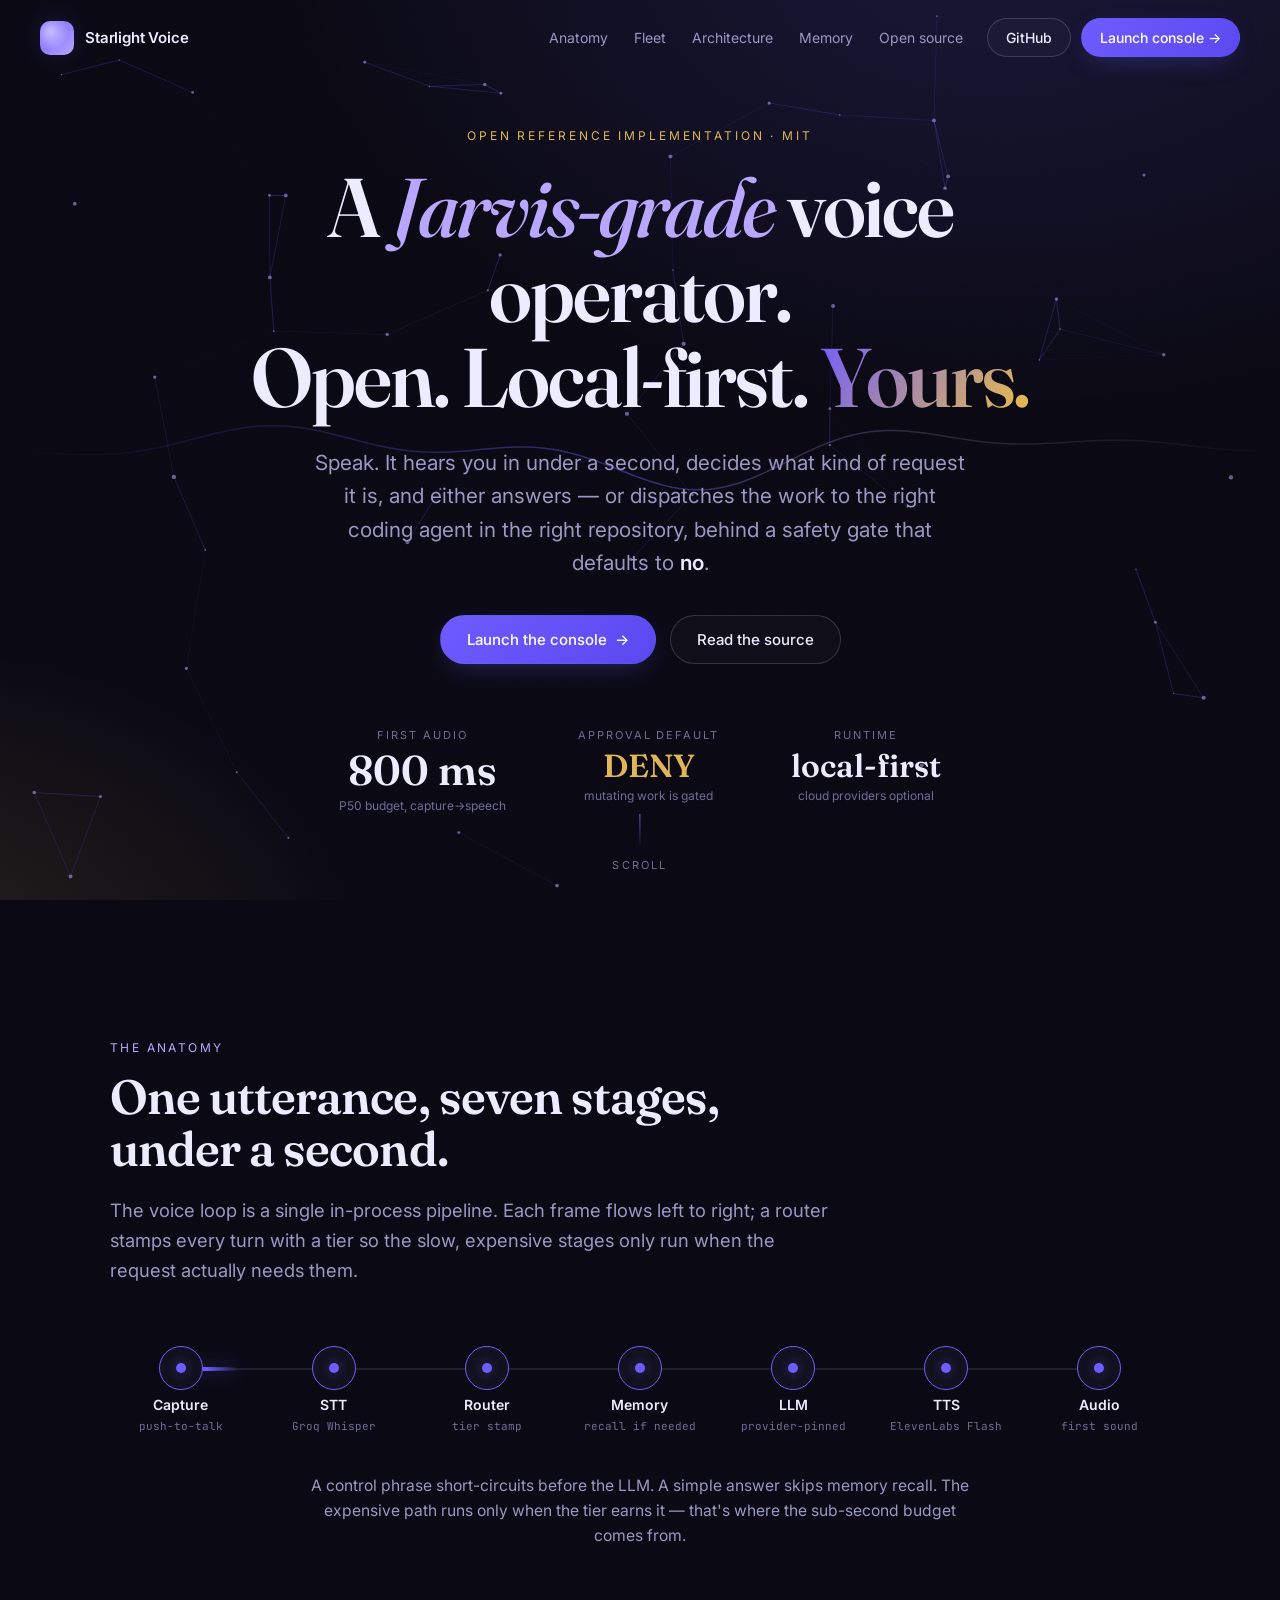
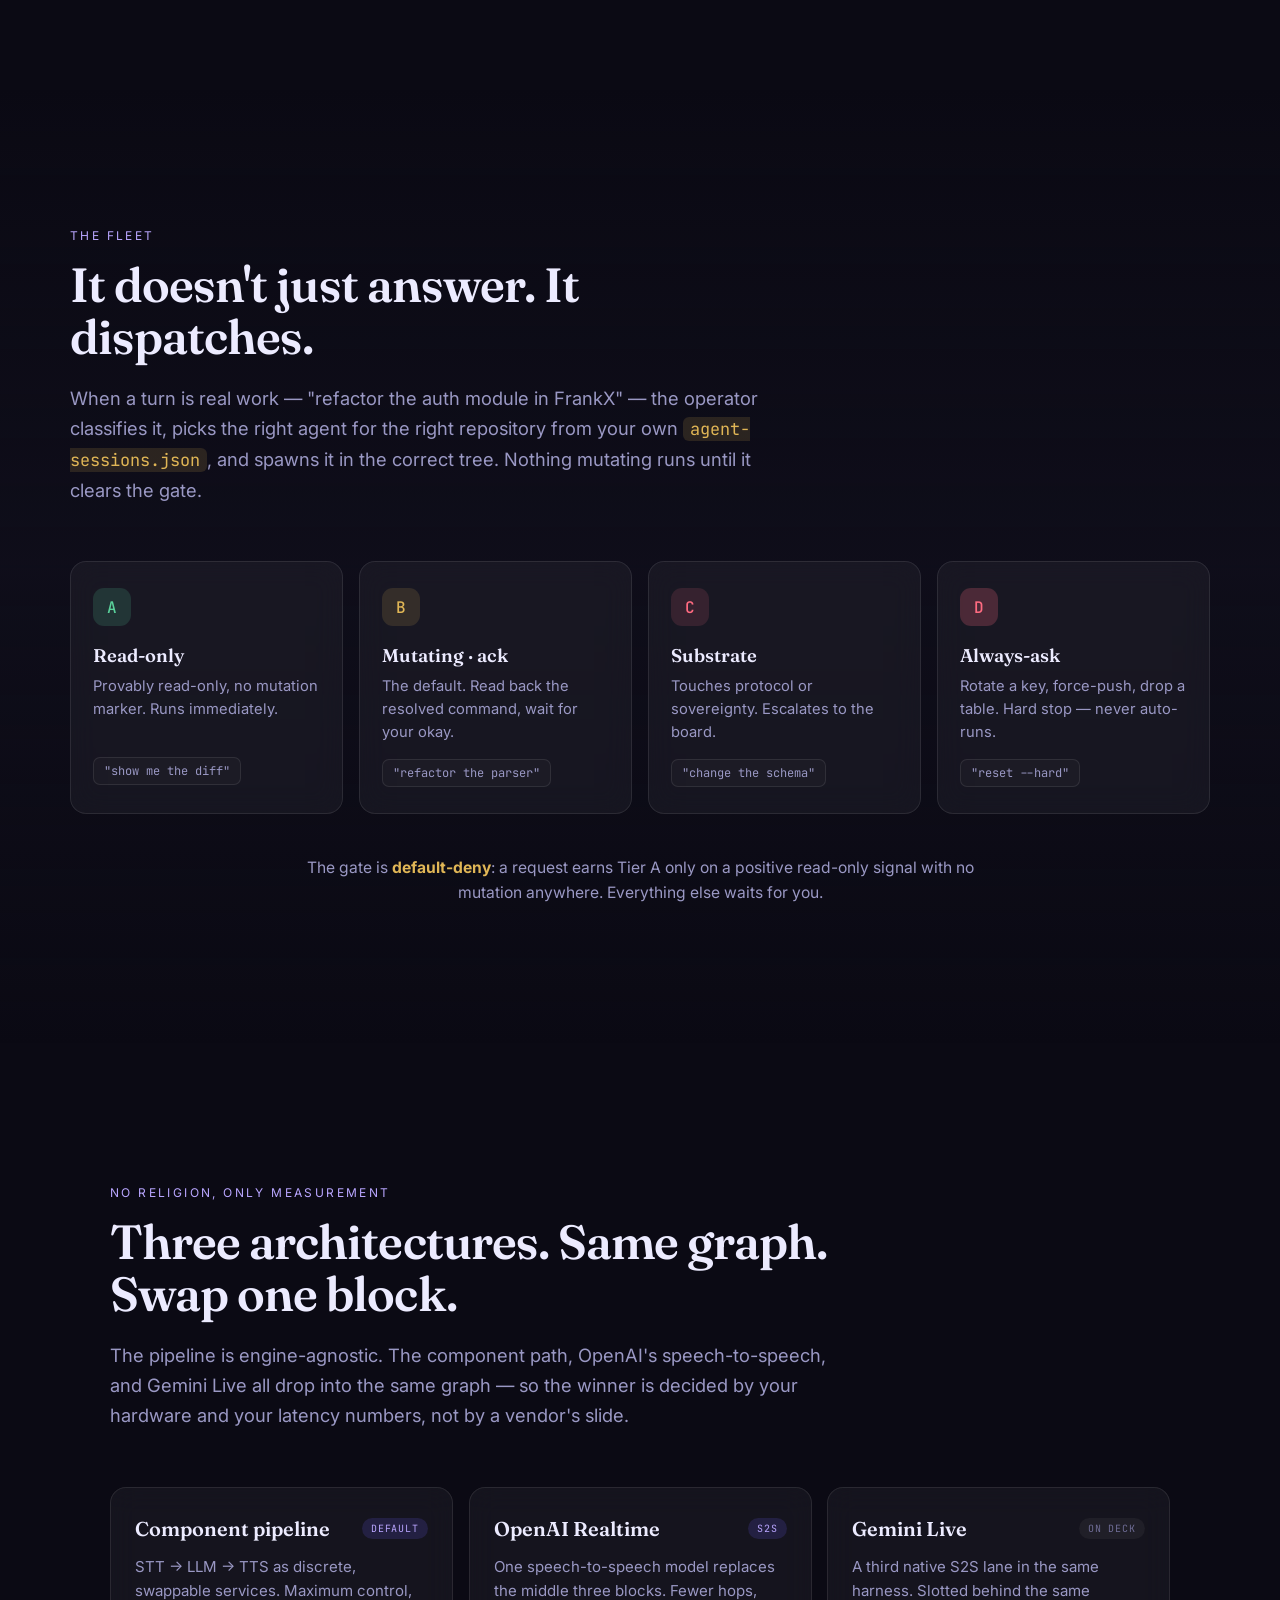
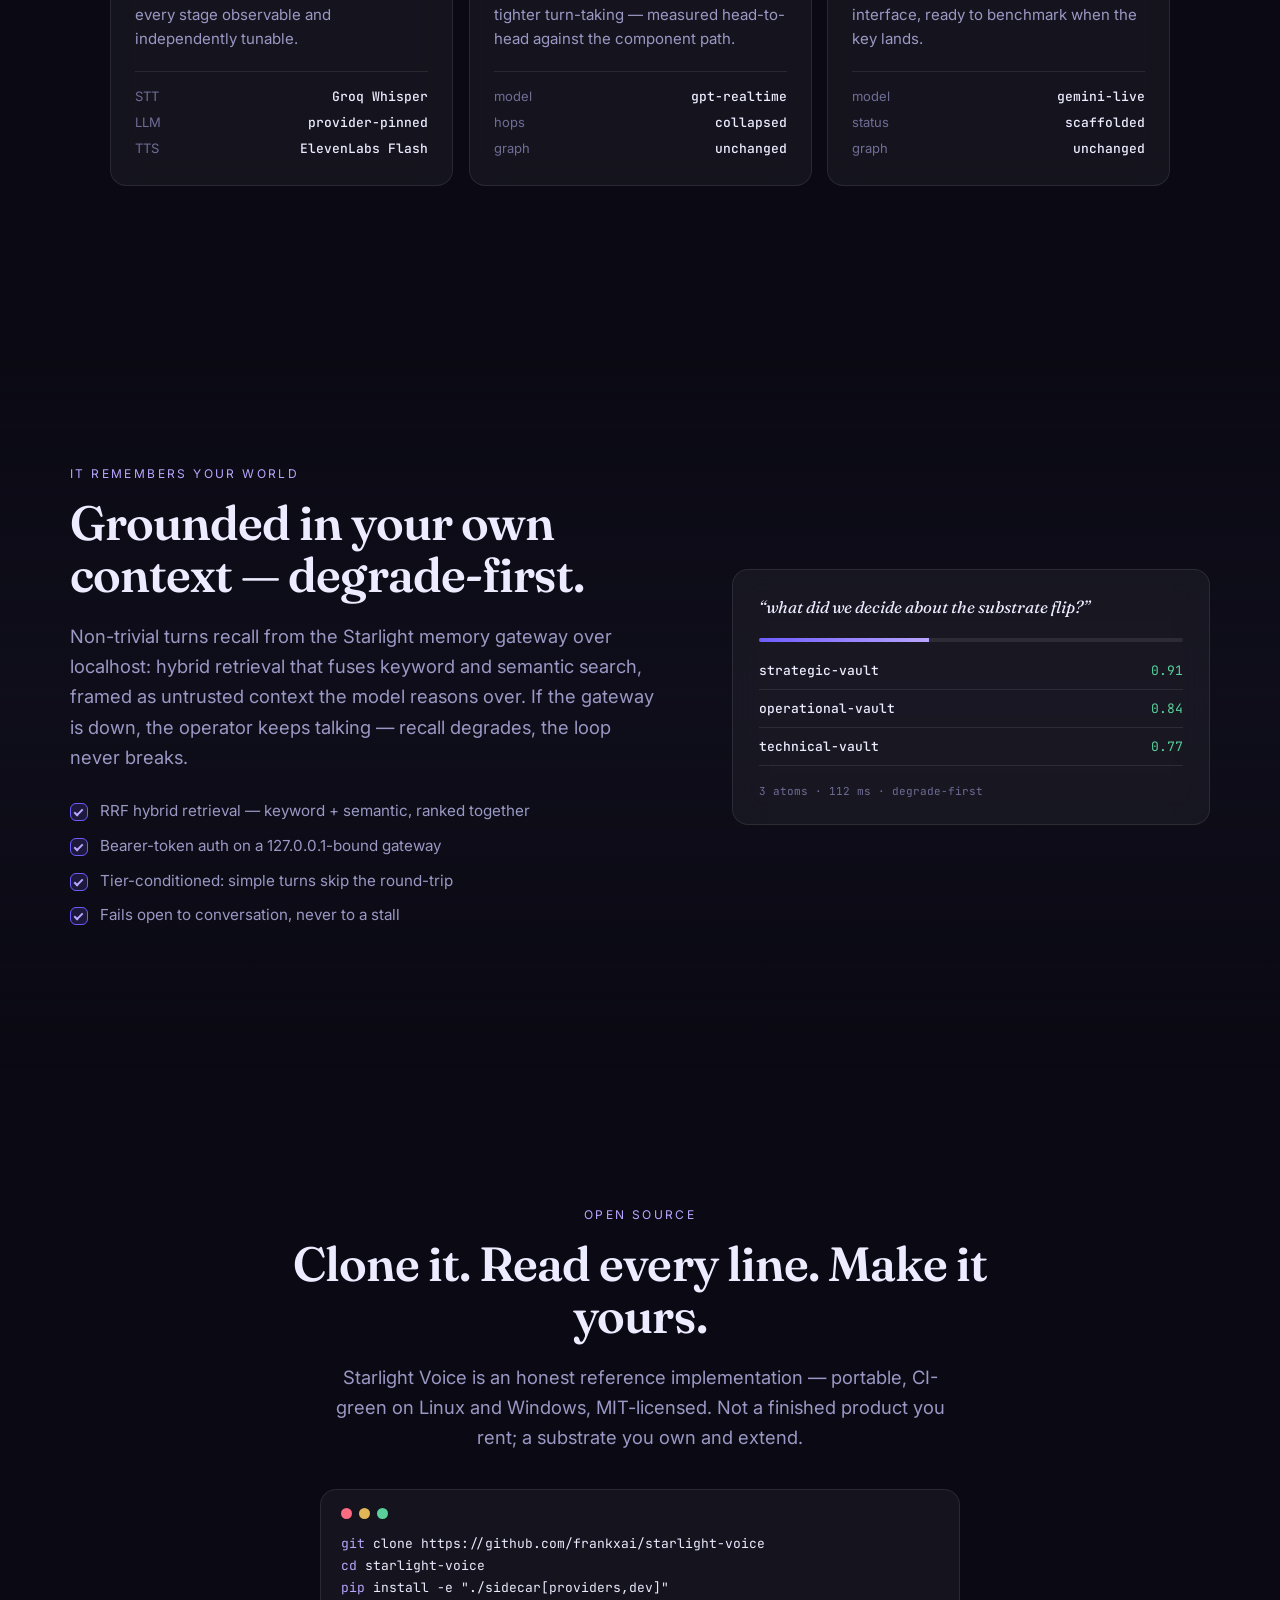
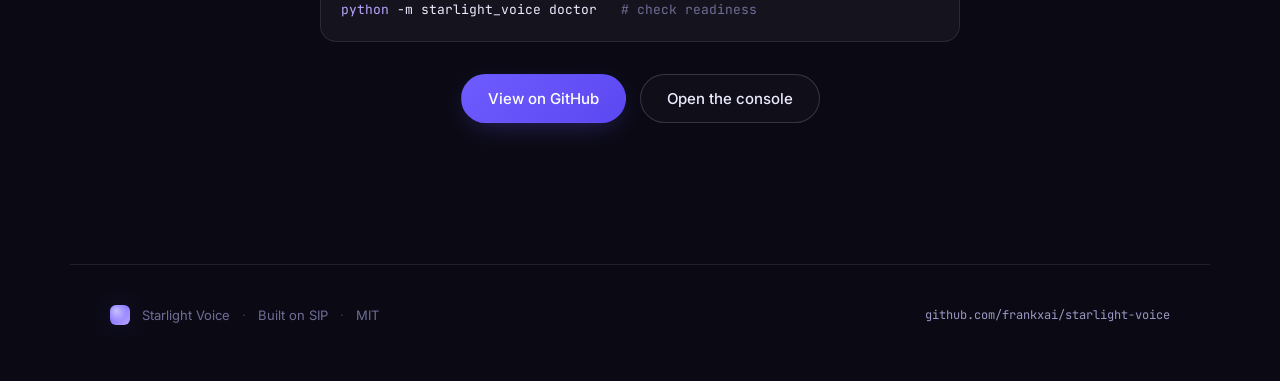
==== site/index.html @ 8375785a "feat(web): billion-dollar landing site + premium operator console Two browser surfaces over one desi" ====
<!doctype html>
<html lang="en" class="no-js">
  <head>
    <meta charset="utf-8" />
    <meta name="viewport" content="width=device-width, initial-scale=1" />
    <title>Starlight Voice — a Jarvis-grade voice operator, open and yours</title>
    <meta
      name="description"
      content="Open reference implementation of a Jarvis-grade personal voice operator: low-latency voice loop, an approval-gated coding-agent fleet, and memory grounding — local-first, MIT-licensed."
    />
    <meta name="color-scheme" content="dark" />
    <link
      rel="icon"
      href="data:image/svg+xml,%3Csvg xmlns='http://www.w3.org/2000/svg' viewBox='0 0 32 32'%3E%3Crect width='32' height='32' rx='9' fill='%236e5cff'/%3E%3Ccircle cx='11' cy='11' r='6' fill='%23fff' opacity='.55'/%3E%3C/svg%3E"
    />
    <meta property="og:title" content="Starlight Voice" />
    <meta property="og:description" content="A Jarvis-grade voice operator — open, local-first, MIT." />
    <meta property="og:type" content="website" />

    <link rel="preconnect" href="https://fonts.googleapis.com" />
    <link rel="preconnect" href="https://fonts.gstatic.com" crossorigin />
    <link
      href="https://fonts.googleapis.com/css2?family=Fraunces:opsz,wght@9..144,400;9..144,500;9..144,600;9..144,700&family=Inter:wght@400;500;600&family=JetBrains+Mono:wght@400;500&display=swap"
      rel="stylesheet"
    />
    <link rel="stylesheet" href="tokens.css" />
    <link rel="stylesheet" href="styles.css" />
  </head>
  <body>
    <!-- scroll progress current -->
    <div class="scroll-rail" aria-hidden="true"><span id="scrollFill"></span></div>

    <a class="skip" href="#anatomy">Skip to content</a>

    <!-- ───────────────────────── nav ───────────────────────── -->
    <header class="nav" id="nav">
      <a class="nav-brand" href="#top" aria-label="Starlight Voice home">
        <span class="sigil" aria-hidden="true"></span>
        <span class="nav-word">Starlight&nbsp;Voice</span>
      </a>
      <nav class="nav-links" aria-label="Primary">
        <a href="#anatomy">Anatomy</a>
        <a href="#fleet">Fleet</a>
        <a href="#bakeoff">Architecture</a>
        <a href="#memory">Memory</a>
        <a href="#open">Open source</a>
      </nav>
      <div class="nav-cta">
        <a class="btn btn-ghost" href="https://github.com/frankxai/starlight-voice">GitHub</a>
        <a class="btn btn-solid" href="/dashboard/cockpit.html">Launch console →</a>
      </div>
    </header>

    <main id="top">
      <!-- ─────────────────────── hero ─────────────────────── -->
      <section class="hero" aria-labelledby="heroH">
        <canvas class="hero-canvas" id="heroCanvas" aria-hidden="true"></canvas>
        <div class="hero-inner">
          <p class="eyebrow reveal">Open reference implementation · MIT</p>
          <h1 id="heroH" class="reveal">
            A <em>Jarvis-grade</em> voice operator.<br />
            Open. Local-first. <span class="grad">Yours.</span>
          </h1>
          <p class="lede reveal">
            Speak. It hears you in under a second, decides what kind of request it is,
            and either answers — or dispatches the work to the right coding agent in the
            right repository, behind a safety gate that defaults to <strong>no</strong>.
          </p>
          <div class="hero-actions reveal">
            <a class="btn btn-solid btn-lg" href="/dashboard/cockpit.html">
              Launch the console <span aria-hidden="true">→</span>
            </a>
            <a class="btn btn-ghost btn-lg" href="https://github.com/frankxai/starlight-voice">
              Read the source
            </a>
          </div>

          <dl class="hero-stats reveal" aria-label="Operating targets">
            <div>
              <dt>first audio</dt>
              <dd><span class="count" data-to="800" data-suffix=" ms">0 ms</span></dd>
              <dd class="stat-note">P50 budget, capture→speech</dd>
            </div>
            <div>
              <dt>approval default</dt>
              <dd class="mono stat-deny">DENY</dd>
              <dd class="stat-note">mutating work is gated</dd>
            </div>
            <div>
              <dt>runtime</dt>
              <dd class="mono">local-first</dd>
              <dd class="stat-note">cloud providers optional</dd>
            </div>
          </dl>
        </div>
        <div class="hero-scroll" aria-hidden="true"><span></span>scroll</div>
      </section>

      <!-- ────────────────── pipeline anatomy ────────────────── -->
      <section class="band" id="anatomy" aria-labelledby="anatomyH">
        <div class="band-head reveal">
          <p class="kicker">The anatomy</p>
          <h2 id="anatomyH">One utterance, seven stages, under a second.</h2>
          <p class="band-sub">
            The voice loop is a single in-process pipeline. Each frame flows left to
            right; a router stamps every turn with a tier so the slow, expensive stages
            only run when the request actually needs them.
          </p>
        </div>

        <ol class="pipeline reveal" id="pipeline" aria-label="Voice loop stages">
          <li class="stage" data-stage="1"><span class="dot"></span><b>Capture</b><i>push-to-talk</i></li>
          <li class="stage" data-stage="2"><span class="dot"></span><b>STT</b><i>Groq Whisper</i></li>
          <li class="stage" data-stage="3"><span class="dot"></span><b>Router</b><i>tier stamp</i></li>
          <li class="stage" data-stage="4"><span class="dot"></span><b>Memory</b><i>recall if needed</i></li>
          <li class="stage" data-stage="5"><span class="dot"></span><b>LLM</b><i>provider-pinned</i></li>
          <li class="stage" data-stage="6"><span class="dot"></span><b>TTS</b><i>ElevenLabs Flash</i></li>
          <li class="stage" data-stage="7"><span class="dot"></span><b>Audio</b><i>first sound</i></li>
        </ol>
        <p class="pipeline-note reveal">
          A control phrase short-circuits before the LLM. A simple answer skips memory
          recall. The expensive path runs only when the tier earns it — that's where the
          sub-second budget comes from.
        </p>
      </section>

      <!-- ─────────────────────── fleet ─────────────────────── -->
      <section class="band band-alt" id="fleet" aria-labelledby="fleetH">
        <div class="band-head reveal">
          <p class="kicker">The fleet</p>
          <h2 id="fleetH">It doesn't just answer. It dispatches.</h2>
          <p class="band-sub">
            When a turn is real work — "refactor the auth module in FrankX" — the operator
            classifies it, picks the right agent for the right repository from your own
            <code>agent-sessions.json</code>, and spawns it in the correct tree. Nothing
            mutating runs until it clears the gate.
          </p>
        </div>

        <div class="fleet-grid">
          <article class="glass tier-card reveal" data-tilt>
            <span class="tier-badge A">A</span>
            <h3>Read-only</h3>
            <p>Provably read-only, no mutation marker. Runs immediately.</p>
            <code>"show me the diff"</code>
          </article>
          <article class="glass tier-card reveal" data-tilt>
            <span class="tier-badge B">B</span>
            <h3>Mutating · ack</h3>
            <p>The default. Read back the resolved command, wait for your okay.</p>
            <code>"refactor the parser"</code>
          </article>
          <article class="glass tier-card reveal" data-tilt>
            <span class="tier-badge C">C</span>
            <h3>Substrate</h3>
            <p>Touches protocol or sovereignty. Escalates to the board.</p>
            <code>"change the schema"</code>
          </article>
          <article class="glass tier-card reveal" data-tilt>
            <span class="tier-badge D">D</span>
            <h3>Always-ask</h3>
            <p>Rotate a key, force-push, drop a table. Hard stop — never auto-runs.</p>
            <code>"reset --hard"</code>
          </article>
        </div>
        <p class="pipeline-note reveal">
          The gate is <strong>default-deny</strong>: a request earns Tier A only on a
          positive read-only signal with no mutation anywhere. Everything else waits for you.
        </p>
      </section>

      <!-- ───────────────── architecture bake-off ───────────────── -->
      <section class="band" id="bakeoff" aria-labelledby="bakeoffH">
        <div class="band-head reveal">
          <p class="kicker">No religion, only measurement</p>
          <h2 id="bakeoffH">Three architectures. Same graph. Swap one block.</h2>
          <p class="band-sub">
            The pipeline is engine-agnostic. The component path, OpenAI's speech-to-speech,
            and Gemini Live all drop into the same graph — so the winner is decided by your
            hardware and your latency numbers, not by a vendor's slide.
          </p>
        </div>

        <div class="lanes-grid">
          <article class="glass lane-card reveal" data-tilt>
            <header><h3>Component pipeline</h3><span class="lane-tag">default</span></header>
            <p>STT → LLM → TTS as discrete, swappable services. Maximum control, every
              stage observable and independently tunable.</p>
            <ul class="lane-spec">
              <li><span>STT</span><b>Groq Whisper</b></li>
              <li><span>LLM</span><b>provider-pinned</b></li>
              <li><span>TTS</span><b>ElevenLabs Flash</b></li>
            </ul>
          </article>
          <article class="glass lane-card reveal" data-tilt>
            <header><h3>OpenAI Realtime</h3><span class="lane-tag">S2S</span></header>
            <p>One speech-to-speech model replaces the middle three blocks. Fewer hops,
              tighter turn-taking — measured head-to-head against the component path.</p>
            <ul class="lane-spec">
              <li><span>model</span><b>gpt-realtime</b></li>
              <li><span>hops</span><b>collapsed</b></li>
              <li><span>graph</span><b>unchanged</b></li>
            </ul>
          </article>
          <article class="glass lane-card reveal" data-tilt>
            <header><h3>Gemini Live</h3><span class="lane-tag muted">on deck</span></header>
            <p>A third native S2S lane in the same harness. Slotted behind the same
              interface, ready to benchmark when the key lands.</p>
            <ul class="lane-spec">
              <li><span>model</span><b>gemini-live</b></li>
              <li><span>status</span><b>scaffolded</b></li>
              <li><span>graph</span><b>unchanged</b></li>
            </ul>
          </article>
        </div>
      </section>

      <!-- ─────────────────────── memory ─────────────────────── -->
      <section class="band band-alt" id="memory" aria-labelledby="memoryH">
        <div class="band-grid">
          <div class="band-head reveal">
            <p class="kicker">It remembers your world</p>
            <h2 id="memoryH">Grounded in your own context — degrade-first.</h2>
            <p class="band-sub">
              Non-trivial turns recall from the Starlight memory gateway over localhost:
              hybrid retrieval that fuses keyword and semantic search, framed as untrusted
              context the model reasons over. If the gateway is down, the operator keeps
              talking — recall degrades, the loop never breaks.
            </p>
            <ul class="check-list reveal">
              <li>RRF hybrid retrieval — keyword + semantic, ranked together</li>
              <li>Bearer-token auth on a 127.0.0.1-bound gateway</li>
              <li>Tier-conditioned: simple turns skip the round-trip</li>
              <li>Fails open to conversation, never to a stall</li>
            </ul>
          </div>
          <aside class="glass recall-demo reveal" aria-hidden="true">
            <div class="recall-q">“what did we decide about the substrate flip?”</div>
            <div class="recall-bar"><span></span></div>
            <ul class="recall-hits">
              <li><b>strategic-vault</b><i>0.91</i></li>
              <li><b>operational-vault</b><i>0.84</i></li>
              <li><b>technical-vault</b><i>0.77</i></li>
            </ul>
            <div class="recall-foot">3 atoms · 112 ms · degrade-first</div>
          </aside>
        </div>
      </section>

      <!-- ─────────────────────── open ─────────────────────── -->
      <section class="band cta-band" id="open" aria-labelledby="openH">
        <div class="cta-inner reveal">
          <p class="kicker">Open source</p>
          <h2 id="openH">Clone it. Read every line. Make it yours.</h2>
          <p class="band-sub center">
            Starlight Voice is an honest reference implementation — portable, CI-green on
            Linux and Windows, MIT-licensed. Not a finished product you rent; a substrate
            you own and extend.
          </p>
          <div class="code-block glass" role="figure" aria-label="Install commands">
            <span class="code-dots"><i></i><i></i><i></i></span>
            <pre><code><span class="c">git</span> clone https://github.com/frankxai/starlight-voice
<span class="c">cd</span> starlight-voice
<span class="c">pip</span> install -e "./sidecar[providers,dev]"
<span class="c">python</span> -m starlight_voice doctor   <span class="cm"># check readiness</span></code></pre>
          </div>
          <div class="hero-actions center">
            <a class="btn btn-solid btn-lg" href="https://github.com/frankxai/starlight-voice">View on GitHub</a>
            <a class="btn btn-ghost btn-lg" href="/dashboard/cockpit.html">Open the console</a>
          </div>
        </div>
      </section>
    </main>

    <footer class="site-foot">
      <span class="sigil sm" aria-hidden="true"></span>
      <span>Starlight Voice</span>
      <span class="sep" aria-hidden="true">·</span>
      <span>Built on SIP</span>
      <span class="sep" aria-hidden="true">·</span>
      <span>MIT</span>
      <span class="foot-spring"></span>
      <a href="https://github.com/frankxai/starlight-voice">github.com/frankxai/starlight-voice</a>
    </footer>

    <script src="motion.js" defer></script>
  </body>
</html>
---- site/tokens.css ----
/* ============================================================================
   Starlight Voice — "Vellum & Voltage" design tokens (SINGLE SOURCE OF TRUTH)
   Imported by BOTH the public landing site (site/) and the live operator
   console (dashboard/cockpit.css). Edit here, both surfaces stay in character.

   Voltage  #6e5cff  — action, the live current
   Doctrine #e0b656  — attention, the rule that holds
   Fraunces (display) · Inter (text) · JetBrains Mono (signal)
   ========================================================================== */
:root {
  /* — brand current — */
  --voltage: #6e5cff;
  --voltage-2: #b9a6ff;
  --voltage-soft: rgba(110, 92, 255, 0.16);
  --voltage-glow: rgba(110, 92, 255, 0.42);
  --doctrine: #e0b656;
  --doctrine-soft: rgba(224, 182, 86, 0.14);

  /* — ink + ground — */
  --ink: #ecebff;
  --ink-dim: #9a98c4;
  --ink-faint: #6f6d96;
  --bg: #0b0a14;
  --bg-2: #12111f;
  --bg-3: #1a1830;

  /* — state — */
  --ok: #5ad19b;
  --warn: #e0b656;
  --stop: #ff6b81;

  /* — glass — */
  --glass: rgba(255, 255, 255, 0.045);
  --glass-2: rgba(255, 255, 255, 0.025);
  --glass-line: rgba(255, 255, 255, 0.09);
  --glass-line-bright: rgba(255, 255, 255, 0.16);

  /* — type — */
  --display: "Fraunces", Georgia, serif;
  --text: "Inter", system-ui, -apple-system, sans-serif;
  --mono: "JetBrains Mono", ui-monospace, "SF Mono", monospace;

  /* — radius / depth — */
  --radius: 16px;
  --radius-lg: 24px;
  --radius-sm: 10px;
  --shadow: 0 24px 60px -24px rgba(0, 0, 0, 0.7);
  --shadow-glow: 0 0 40px -8px var(--voltage-glow);

  /* — motion — */
  --ease-out: cubic-bezier(0.16, 1, 0.3, 1);
  --ease-in-out: cubic-bezier(0.65, 0, 0.35, 1);
  --dur-fast: 0.18s;
  --dur: 0.34s;
  --dur-slow: 0.7s;

  /* — rhythm — */
  --maxw: 1140px;
  --gap: 16px;
}

*,
*::before,
*::after {
  box-sizing: border-box;
}

/* Shared focus ring — visible, on-brand, never removed for keyboard users. */
:where(a, button, [tabindex]):focus-visible {
  outline: 2px solid var(--voltage);
  outline-offset: 3px;
  border-radius: 4px;
}

/* The single reusable surface primitive both surfaces share. */
.glass {
  background: var(--glass);
  border: 1px solid var(--glass-line);
  border-radius: var(--radius);
  backdrop-filter: blur(14px);
  -webkit-backdrop-filter: blur(14px);
}

@media (prefers-reduced-motion: reduce) {
  *,
  *::before,
  *::after {
    animation-duration: 0.001ms !important;
    animation-iteration-count: 1 !important;
    transition-duration: 0.001ms !important;
    scroll-behavior: auto !important;
  }
}
---- site/styles.css ----
/* ============================================================================
   Starlight Voice — landing site. Consumes site/tokens.css.
   Motion hooks: .reveal (scroll-in), [data-tilt] (pointer tilt), .count (count-up).
   Everything degrades: no-JS shows all content; reduced-motion stills it.
   ========================================================================== */

html {
  scroll-behavior: smooth;
}
body {
  margin: 0;
  font-family: var(--text);
  color: var(--ink);
  background: var(--bg);
  -webkit-font-smoothing: antialiased;
  text-rendering: optimizeLegibility;
  overflow-x: hidden;
}

/* layered atmosphere behind everything */
body::before {
  content: "";
  position: fixed;
  inset: 0;
  z-index: -2;
  background:
    radial-gradient(1200px 800px at 78% -8%, var(--voltage-soft), transparent 60%),
    radial-gradient(900px 600px at -10% 108%, var(--doctrine-soft), transparent 55%),
    var(--bg);
}
/* fine grain so the dark never looks flat (the "vellum") */
body::after {
  content: "";
  position: fixed;
  inset: 0;
  z-index: -1;
  opacity: 0.5;
  pointer-events: none;
  background-image: radial-gradient(rgba(255, 255, 255, 0.025) 1px, transparent 1px);
  background-size: 3px 3px;
}

img,
canvas {
  display: block;
  max-width: 100%;
}
a {
  color: inherit;
  text-decoration: none;
}
code,
.mono {
  font-family: var(--mono);
}

.skip {
  position: absolute;
  left: -999px;
  top: 8px;
  z-index: 100;
  padding: 10px 16px;
  background: var(--voltage);
  color: #fff;
  border-radius: 8px;
}
.skip:focus {
  left: 16px;
}

/* ───────────────────────── scroll rail ───────────────────────── */
.scroll-rail {
  position: fixed;
  top: 0;
  left: 0;
  right: 0;
  height: 3px;
  z-index: 60;
  background: transparent;
}
.scroll-rail span {
  display: block;
  height: 100%;
  width: 0;
  background: linear-gradient(90deg, var(--voltage), var(--voltage-2));
  box-shadow: 0 0 16px var(--voltage-glow);
  transition: width 0.08s linear;
}

/* ───────────────────────── sigil ───────────────────────── */
.sigil {
  width: 34px;
  height: 34px;
  border-radius: 10px;
  background: linear-gradient(135deg, var(--voltage), var(--voltage-2));
  box-shadow: 0 0 26px var(--voltage-soft);
  flex: none;
  position: relative;
}
.sigil::after {
  content: "";
  position: absolute;
  inset: 0;
  border-radius: inherit;
  background: radial-gradient(circle at 30% 30%, rgba(255, 255, 255, 0.55), transparent 55%);
}
.sigil.sm {
  width: 20px;
  height: 20px;
  border-radius: 6px;
}

/* ───────────────────────── nav ───────────────────────── */
.nav {
  position: fixed;
  top: 0;
  left: 0;
  right: 0;
  z-index: 50;
  display: flex;
  align-items: center;
  gap: 24px;
  padding: 18px clamp(16px, 4vw, 40px);
  transition: padding var(--dur) var(--ease-out), background var(--dur) var(--ease-out),
    border-color var(--dur) var(--ease-out), backdrop-filter var(--dur) var(--ease-out);
  border-bottom: 1px solid transparent;
}
.nav.scrolled {
  padding-top: 12px;
  padding-bottom: 12px;
  background: rgba(11, 10, 20, 0.72);
  border-bottom-color: var(--glass-line);
  backdrop-filter: blur(16px);
  -webkit-backdrop-filter: blur(16px);
}
.nav-brand {
  display: flex;
  align-items: center;
  gap: 11px;
  font-weight: 600;
  letter-spacing: -0.01em;
}
.nav-word {
  font-size: 15px;
}
.nav-links {
  display: flex;
  gap: 26px;
  margin-left: auto;
  font-size: 14px;
  color: var(--ink-dim);
}
.nav-links a {
  position: relative;
  transition: color var(--dur-fast);
}
.nav-links a::after {
  content: "";
  position: absolute;
  left: 0;
  bottom: -5px;
  width: 0;
  height: 1.5px;
  background: var(--voltage);
  transition: width var(--dur) var(--ease-out);
}
.nav-links a:hover {
  color: var(--ink);
}
.nav-links a:hover::after {
  width: 100%;
}
.nav-cta {
  display: flex;
  gap: 10px;
}

/* ───────────────────────── buttons ───────────────────────── */
.btn {
  display: inline-flex;
  align-items: center;
  gap: 8px;
  font-size: 14px;
  font-weight: 500;
  padding: 10px 18px;
  border-radius: 999px;
  border: 1px solid transparent;
  cursor: pointer;
  transition: transform var(--dur-fast) var(--ease-out), box-shadow var(--dur) var(--ease-out),
    background var(--dur-fast), border-color var(--dur-fast);
  white-space: nowrap;
}
.btn-lg {
  font-size: 15px;
  padding: 14px 26px;
}
.btn-solid {
  background: linear-gradient(135deg, var(--voltage), #5b48f0);
  color: #fff;
  box-shadow: 0 8px 28px -10px var(--voltage-glow);
}
.btn-solid:hover {
  transform: translateY(-2px);
  box-shadow: 0 14px 38px -10px var(--voltage-glow);
}
.btn-ghost {
  border-color: var(--glass-line-bright);
  color: var(--ink);
  background: var(--glass-2);
}
.btn-ghost:hover {
  border-color: var(--voltage);
  transform: translateY(-2px);
}

/* ───────────────────────── hero ───────────────────────── */
.hero {
  position: relative;
  min-height: 100vh;
  display: grid;
  place-items: center;
  padding: 120px clamp(16px, 5vw, 40px) 80px;
  overflow: hidden;
}
.hero-canvas {
  position: absolute;
  inset: 0;
  width: 100%;
  height: 100%;
  z-index: 0;
  opacity: 0.9;
}
.hero-inner {
  position: relative;
  z-index: 1;
  max-width: 920px;
  text-align: center;
}
.eyebrow {
  font-size: 12px;
  letter-spacing: 0.24em;
  text-transform: uppercase;
  color: var(--doctrine);
  margin: 0 0 22px;
}
.hero h1 {
  font-family: var(--display);
  font-weight: 600;
  font-size: clamp(2.6rem, 7vw, 5.2rem);
  line-height: 1.02;
  letter-spacing: -0.025em;
  margin: 0 0 26px;
}
.hero h1 em {
  font-style: italic;
  font-weight: 500;
  color: var(--voltage-2);
}
.grad {
  background: linear-gradient(120deg, var(--voltage), var(--doctrine) 90%);
  -webkit-background-clip: text;
  background-clip: text;
  color: transparent;
}
.lede {
  font-size: clamp(1.05rem, 1.8vw, 1.3rem);
  line-height: 1.6;
  color: var(--ink-dim);
  max-width: 660px;
  margin: 0 auto 36px;
}
.lede strong {
  color: var(--ink);
  font-weight: 600;
}
.hero-actions {
  display: flex;
  gap: 14px;
  justify-content: center;
  flex-wrap: wrap;
}
.hero-actions.center {
  margin-top: 32px;
}

.hero-stats {
  display: flex;
  justify-content: center;
  gap: clamp(28px, 6vw, 72px);
  margin: 64px auto 0;
  flex-wrap: wrap;
}
.hero-stats dt {
  font-size: 11px;
  letter-spacing: 0.18em;
  text-transform: uppercase;
  color: var(--ink-faint);
  margin-bottom: 8px;
}
.hero-stats dd {
  margin: 0;
  font-family: var(--display);
  font-size: clamp(1.8rem, 3.4vw, 2.6rem);
  font-weight: 600;
  line-height: 1;
}
.hero-stats .stat-note {
  font-family: var(--text);
  font-size: 12px;
  font-weight: 400;
  color: var(--ink-faint);
  margin-top: 8px;
}
.hero-stats .mono {
  font-size: clamp(1.4rem, 2.6vw, 2rem);
}
.stat-deny {
  color: var(--doctrine);
}

.hero-scroll {
  position: absolute;
  bottom: 28px;
  left: 50%;
  transform: translateX(-50%);
  font-size: 11px;
  letter-spacing: 0.2em;
  text-transform: uppercase;
  color: var(--ink-faint);
  display: flex;
  flex-direction: column;
  align-items: center;
  gap: 10px;
  z-index: 1;
}
.hero-scroll span {
  width: 1px;
  height: 34px;
  background: linear-gradient(var(--voltage), transparent);
  animation: scrolldrop 2.2s var(--ease-in-out) infinite;
}
@keyframes scrolldrop {
  0% { transform: scaleY(0); transform-origin: top; }
  40% { transform: scaleY(1); transform-origin: top; }
  60% { transform: scaleY(1); transform-origin: bottom; }
  100% { transform: scaleY(0); transform-origin: bottom; }
}

/* ───────────────────────── bands ───────────────────────── */
.band {
  position: relative;
  padding: clamp(72px, 11vw, 140px) clamp(16px, 5vw, 40px);
  max-width: var(--maxw);
  margin: 0 auto;
}
.band-alt {
  max-width: none;
  margin: 0;
  padding-left: max(16px, calc(50vw - var(--maxw) / 2));
  padding-right: max(16px, calc(50vw - var(--maxw) / 2));
  background: linear-gradient(180deg, transparent, rgba(18, 17, 31, 0.55), transparent);
}
.band-head {
  max-width: 720px;
  margin-bottom: 56px;
}
.kicker {
  font-size: 12px;
  letter-spacing: 0.2em;
  text-transform: uppercase;
  color: var(--voltage-2);
  margin: 0 0 16px;
}
.band h2 {
  font-family: var(--display);
  font-weight: 600;
  font-size: clamp(1.8rem, 4vw, 3rem);
  line-height: 1.08;
  letter-spacing: -0.02em;
  margin: 0 0 20px;
}
.band-sub {
  font-size: clamp(1rem, 1.5vw, 1.15rem);
  line-height: 1.65;
  color: var(--ink-dim);
  margin: 0;
}
.band-sub.center {
  text-align: center;
  margin: 0 auto;
  max-width: 620px;
}
.band-sub code {
  color: var(--doctrine);
  font-size: 0.92em;
  background: var(--doctrine-soft);
  padding: 1px 7px;
  border-radius: 6px;
}

/* ───────────────────────── pipeline ───────────────────────── */
.pipeline {
  list-style: none;
  margin: 0;
  padding: 0;
  display: grid;
  grid-template-columns: repeat(7, 1fr);
  gap: 12px;
  position: relative;
}
.pipeline::before {
  content: "";
  position: absolute;
  top: 26px;
  left: 6%;
  right: 6%;
  height: 2px;
  background: var(--glass-line);
  z-index: 0;
}
/* the travelling pulse, revealed when the section animates in */
.pipeline.lit::after {
  content: "";
  position: absolute;
  top: 25px;
  left: 6%;
  width: 64px;
  height: 4px;
  border-radius: 4px;
  background: linear-gradient(90deg, transparent, var(--voltage), transparent);
  box-shadow: 0 0 18px var(--voltage-glow);
  animation: flow 3.4s var(--ease-in-out) infinite;
  z-index: 1;
}
@keyframes flow {
  0% { left: 4%; opacity: 0; }
  10% { opacity: 1; }
  90% { opacity: 1; }
  100% { left: 88%; opacity: 0; }
}
.stage {
  position: relative;
  z-index: 2;
  display: flex;
  flex-direction: column;
  align-items: center;
  text-align: center;
  gap: 6px;
  padding-top: 4px;
}
.stage .dot {
  width: 44px;
  height: 44px;
  border-radius: 50%;
  background: var(--bg-2);
  border: 1.5px solid var(--glass-line-bright);
  display: grid;
  place-items: center;
  transition: border-color var(--dur), box-shadow var(--dur), transform var(--dur);
}
.stage .dot::before {
  content: "";
  width: 10px;
  height: 10px;
  border-radius: 50%;
  background: var(--ink-faint);
  transition: background var(--dur), box-shadow var(--dur);
}
.pipeline.lit .stage .dot {
  border-color: var(--voltage);
}
.pipeline.lit .stage .dot::before {
  background: var(--voltage);
  box-shadow: 0 0 12px var(--voltage-glow);
}
.stage b {
  font-size: 14px;
  font-weight: 600;
}
.stage i {
  font-style: normal;
  font-size: 11px;
  color: var(--ink-faint);
  font-family: var(--mono);
}
.pipeline-note {
  margin: 40px auto 0;
  max-width: 680px;
  text-align: center;
  color: var(--ink-dim);
  font-size: 0.98rem;
  line-height: 1.6;
}
.pipeline-note strong {
  color: var(--doctrine);
}

/* ───────────────────────── fleet ───────────────────────── */
.fleet-grid {
  display: grid;
  grid-template-columns: repeat(4, 1fr);
  gap: var(--gap);
}
.tier-card {
  padding: 26px 22px;
  position: relative;
  transition: transform var(--dur) var(--ease-out), border-color var(--dur), box-shadow var(--dur);
  transform-style: preserve-3d;
}
.tier-card:hover {
  border-color: var(--glass-line-bright);
  box-shadow: var(--shadow);
}
.tier-badge {
  display: grid;
  place-items: center;
  width: 38px;
  height: 38px;
  border-radius: 11px;
  font-family: var(--mono);
  font-weight: 500;
  font-size: 16px;
  margin-bottom: 18px;
}
.tier-badge.A { background: rgba(90, 209, 155, 0.16); color: var(--ok); }
.tier-badge.B { background: var(--doctrine-soft); color: var(--doctrine); }
.tier-badge.C { background: rgba(255, 107, 129, 0.13); color: var(--stop); }
.tier-badge.D { background: rgba(255, 107, 129, 0.22); color: var(--stop); }
.tier-card h3 {
  font-family: var(--display);
  font-weight: 600;
  font-size: 1.15rem;
  margin: 0 0 8px;
}
.tier-card p {
  color: var(--ink-dim);
  font-size: 0.92rem;
  line-height: 1.55;
  margin: 0 0 16px;
  min-height: 66px;
}
.tier-card code {
  font-size: 12px;
  color: var(--ink-dim);
  background: var(--glass-2);
  border: 1px solid var(--glass-line);
  padding: 5px 10px;
  border-radius: 7px;
  display: inline-block;
}

/* ───────────────────────── lanes ───────────────────────── */
.lanes-grid {
  display: grid;
  grid-template-columns: repeat(3, 1fr);
  gap: var(--gap);
}
.lane-card {
  padding: 28px 24px;
  transition: transform var(--dur) var(--ease-out), border-color var(--dur), box-shadow var(--dur);
}
.lane-card:hover {
  border-color: var(--glass-line-bright);
  box-shadow: var(--shadow);
}
.lane-card header {
  display: flex;
  align-items: center;
  justify-content: space-between;
  margin-bottom: 14px;
}
.lane-card h3 {
  font-family: var(--display);
  font-weight: 600;
  font-size: 1.25rem;
  margin: 0;
}
.lane-tag {
  font-family: var(--mono);
  font-size: 10px;
  letter-spacing: 0.08em;
  text-transform: uppercase;
  padding: 4px 9px;
  border-radius: 999px;
  background: var(--voltage-soft);
  color: var(--voltage-2);
}
.lane-tag.muted {
  background: var(--glass);
  color: var(--ink-faint);
}
.lane-card p {
  color: var(--ink-dim);
  font-size: 0.94rem;
  line-height: 1.6;
  margin: 0 0 20px;
  min-height: 84px;
}
.lane-spec {
  list-style: none;
  margin: 0;
  padding: 16px 0 0;
  border-top: 1px solid var(--glass-line);
  display: grid;
  gap: 9px;
}
.lane-spec li {
  display: flex;
  justify-content: space-between;
  font-size: 13px;
}
.lane-spec span {
  color: var(--ink-faint);
}
.lane-spec b {
  font-family: var(--mono);
  font-weight: 500;
  color: var(--ink);
}

/* ───────────────────────── memory ───────────────────────── */
.band-grid {
  display: grid;
  grid-template-columns: 1.1fr 0.9fr;
  gap: clamp(32px, 6vw, 80px);
  align-items: center;
}
.band-grid .band-head {
  margin-bottom: 0;
}
.check-list {
  list-style: none;
  margin: 28px 0 0;
  padding: 0;
  display: grid;
  gap: 12px;
}
.check-list li {
  position: relative;
  padding-left: 30px;
  color: var(--ink-dim);
  font-size: 0.95rem;
  line-height: 1.5;
}
.check-list li::before {
  content: "";
  position: absolute;
  left: 0;
  top: 3px;
  width: 18px;
  height: 18px;
  border-radius: 6px;
  background: var(--voltage-soft);
  border: 1px solid var(--voltage);
}
.check-list li::after {
  content: "";
  position: absolute;
  left: 6px;
  top: 7px;
  width: 5px;
  height: 9px;
  border: solid var(--voltage-2);
  border-width: 0 2px 2px 0;
  transform: rotate(45deg);
}
.recall-demo {
  padding: 26px;
}
.recall-q {
  font-family: var(--display);
  font-style: italic;
  font-size: 1.05rem;
  color: var(--ink);
  margin-bottom: 18px;
  line-height: 1.4;
}
.recall-bar {
  height: 4px;
  border-radius: 4px;
  background: var(--glass-line);
  overflow: hidden;
  margin-bottom: 20px;
}
.recall-bar span {
  display: block;
  height: 100%;
  width: 40%;
  background: linear-gradient(90deg, var(--voltage), var(--voltage-2));
  animation: scan 2.6s var(--ease-in-out) infinite;
}
@keyframes scan {
  0% { transform: translateX(-100%); }
  100% { transform: translateX(350%); }
}
.recall-hits {
  list-style: none;
  margin: 0 0 18px;
  padding: 0;
  display: grid;
  gap: 10px;
}
.recall-hits li {
  display: flex;
  justify-content: space-between;
  align-items: center;
  font-family: var(--mono);
  font-size: 13px;
  padding-bottom: 10px;
  border-bottom: 1px solid var(--glass-line);
}
.recall-hits b {
  font-weight: 500;
  color: var(--ink);
}
.recall-hits i {
  font-style: normal;
  color: var(--ok);
}
.recall-foot {
  font-family: var(--mono);
  font-size: 11px;
  color: var(--ink-faint);
}

/* ───────────────────────── cta / open ───────────────────────── */
.cta-band {
  text-align: center;
}
.cta-inner {
  max-width: 760px;
  margin: 0 auto;
}
.cta-inner .kicker {
  color: var(--voltage-2);
}
.code-block {
  text-align: left;
  margin: 36px auto 0;
  max-width: 640px;
  padding: 18px 20px 20px;
  position: relative;
}
.code-dots {
  display: flex;
  gap: 7px;
  margin-bottom: 14px;
}
.code-dots i {
  width: 11px;
  height: 11px;
  border-radius: 50%;
  background: var(--glass-line-bright);
}
.code-dots i:first-child { background: var(--stop); }
.code-dots i:nth-child(2) { background: var(--doctrine); }
.code-dots i:last-child { background: var(--ok); }
.code-block pre {
  margin: 0;
  overflow-x: auto;
}
.code-block code {
  font-family: var(--mono);
  font-size: 13px;
  line-height: 1.7;
  color: var(--ink);
}
.code-block .c { color: var(--voltage-2); }
.code-block .cm { color: var(--ink-faint); }

/* ───────────────────────── footer ───────────────────────── */
.site-foot {
  display: flex;
  align-items: center;
  gap: 12px;
  flex-wrap: wrap;
  max-width: var(--maxw);
  margin: 0 auto;
  padding: 40px clamp(16px, 5vw, 40px) 56px;
  border-top: 1px solid var(--glass-line);
  color: var(--ink-faint);
  font-size: 13px;
}
.site-foot a {
  color: var(--ink-dim);
  font-family: var(--mono);
  font-size: 12px;
}
.site-foot a:hover {
  color: var(--voltage-2);
}
.sep {
  color: var(--ink-faint);
  opacity: 0.5;
}
.foot-spring {
  flex: 1;
}

/* ───────────────────────── reveal motion ───────────────────────── */
.reveal {
  opacity: 0;
  transform: translateY(26px);
  transition: opacity var(--dur-slow) var(--ease-out), transform var(--dur-slow) var(--ease-out);
  will-change: opacity, transform;
}
.reveal.in {
  opacity: 1;
  transform: none;
}
/* stagger children of a revealed group */
.reveal.in.stagger > * {
  animation: rise var(--dur-slow) var(--ease-out) backwards;
}

/* no-JS / reduced-motion safety: never hide content */
.no-js .reveal,
.reveal.force-in {
  opacity: 1;
  transform: none;
}
@media (prefers-reduced-motion: reduce) {
  .reveal {
    opacity: 1;
    transform: none;
  }
  .hero-canvas {
    display: none;
  }
}

/* ───────────────────────── responsive ───────────────────────── */
@media (max-width: 920px) {
  .nav-links {
    display: none;
  }
  .band-grid {
    grid-template-columns: 1fr;
  }
  .fleet-grid {
    grid-template-columns: repeat(2, 1fr);
  }
  .lanes-grid {
    grid-template-columns: 1fr;
  }
  .pipeline {
    grid-template-columns: repeat(2, 1fr);
    gap: 22px 12px;
  }
  .pipeline::before,
  .pipeline.lit::after {
    display: none;
  }
}
@media (max-width: 540px) {
  .nav-cta .btn-ghost {
    display: none;
  }
  .fleet-grid {
    grid-template-columns: 1fr;
  }
  .hero-stats {
    gap: 28px;
  }
}
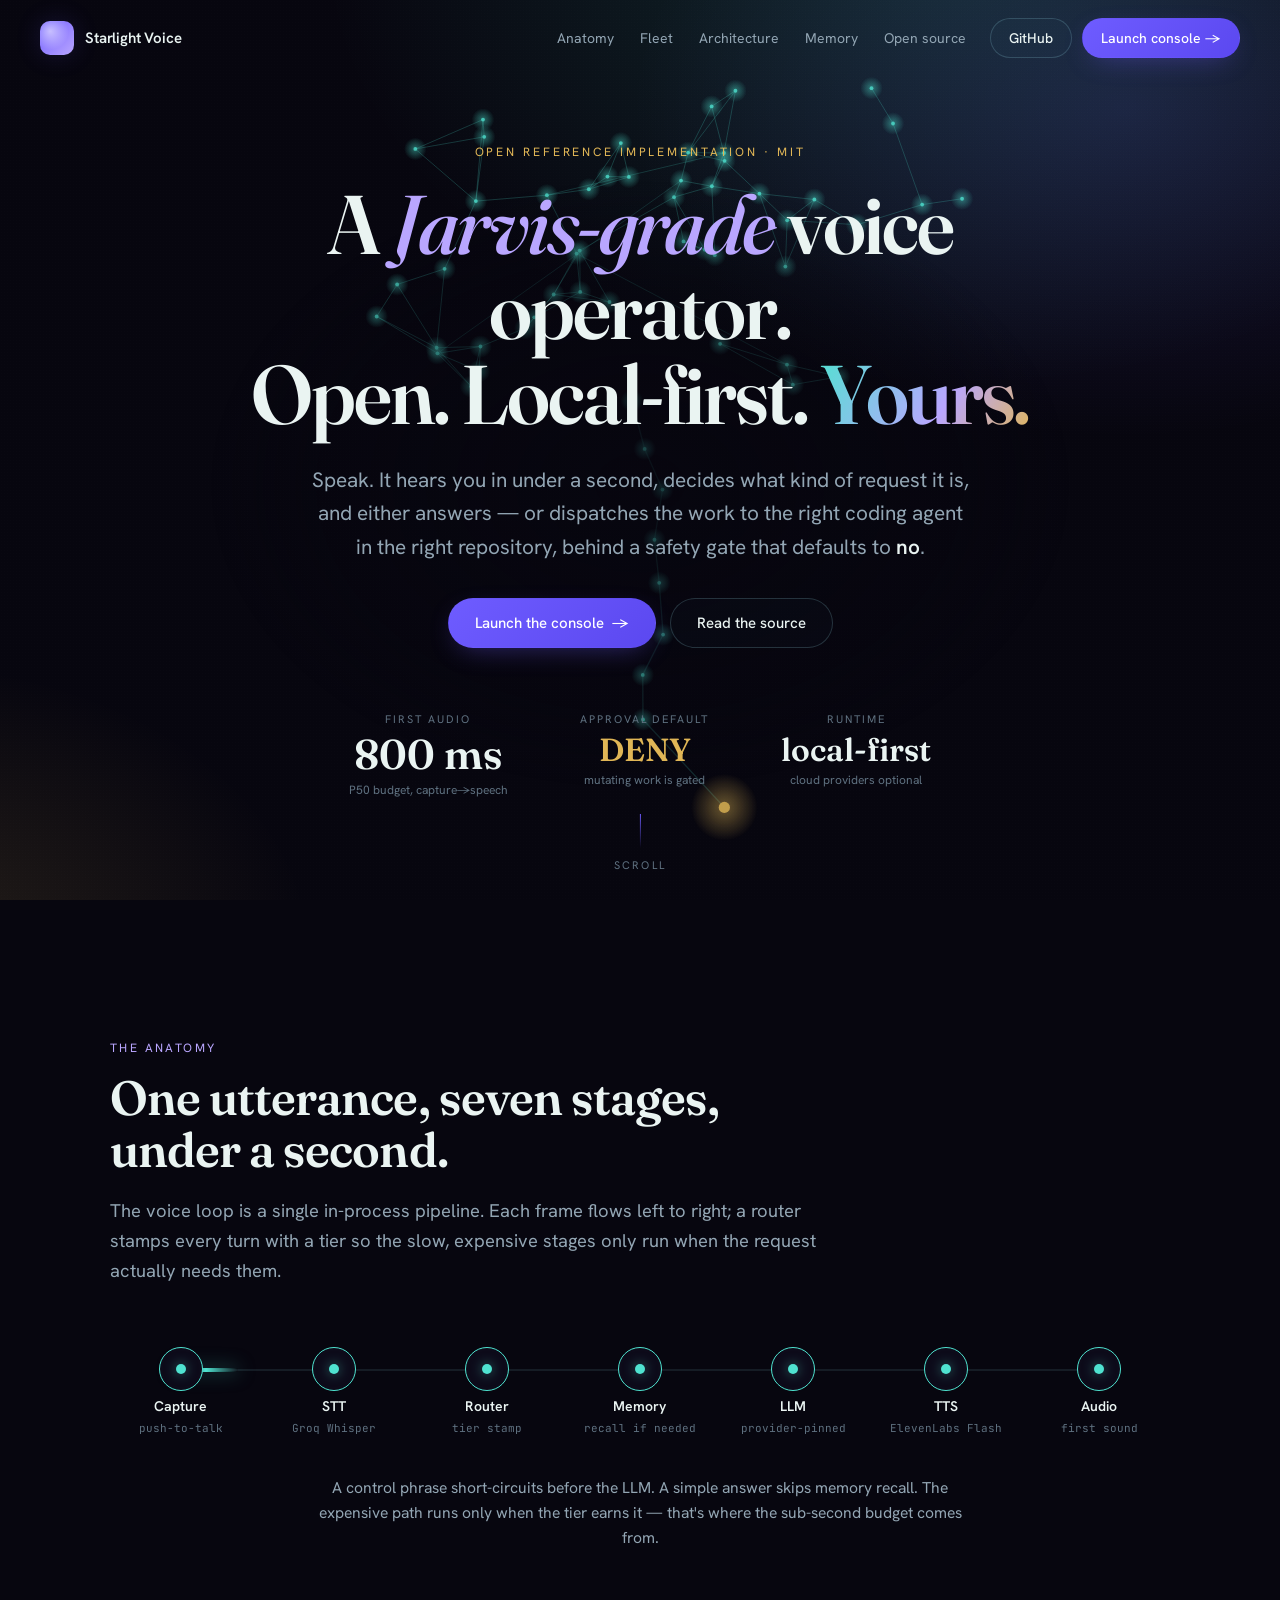
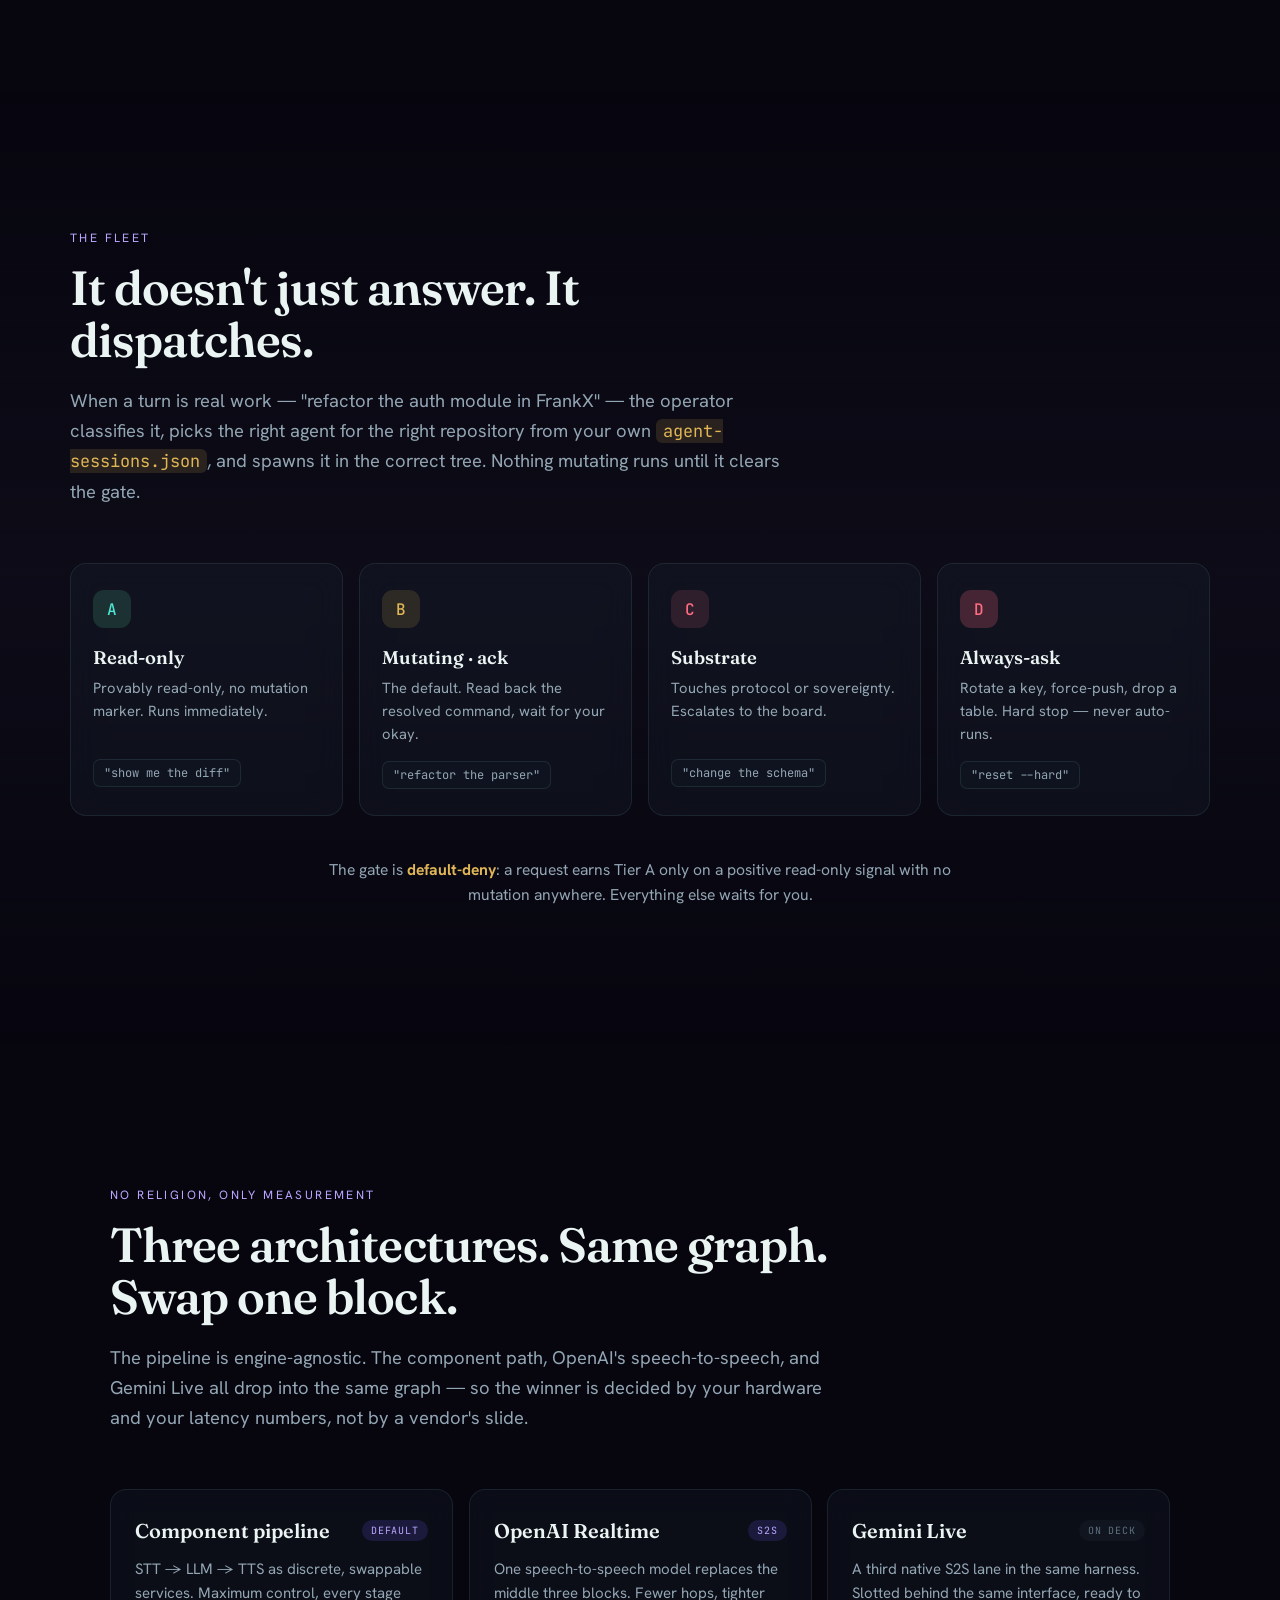
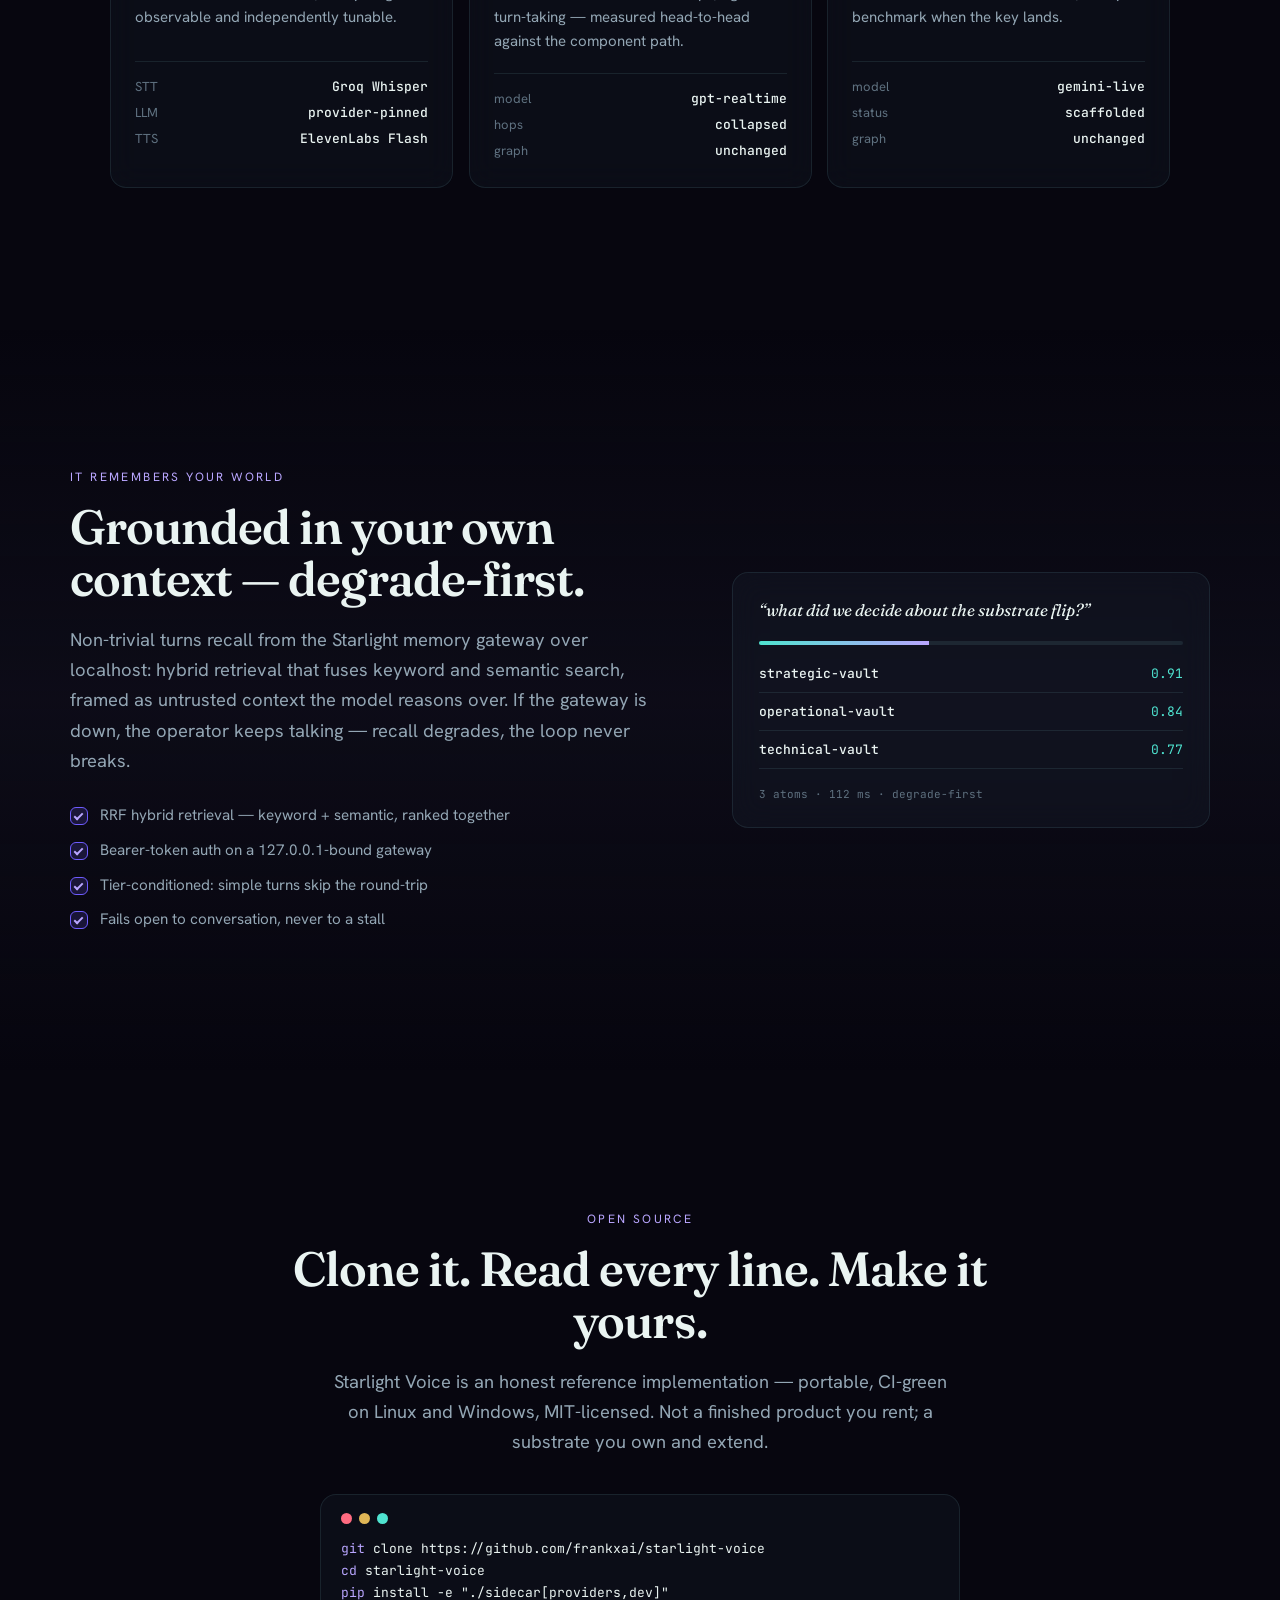
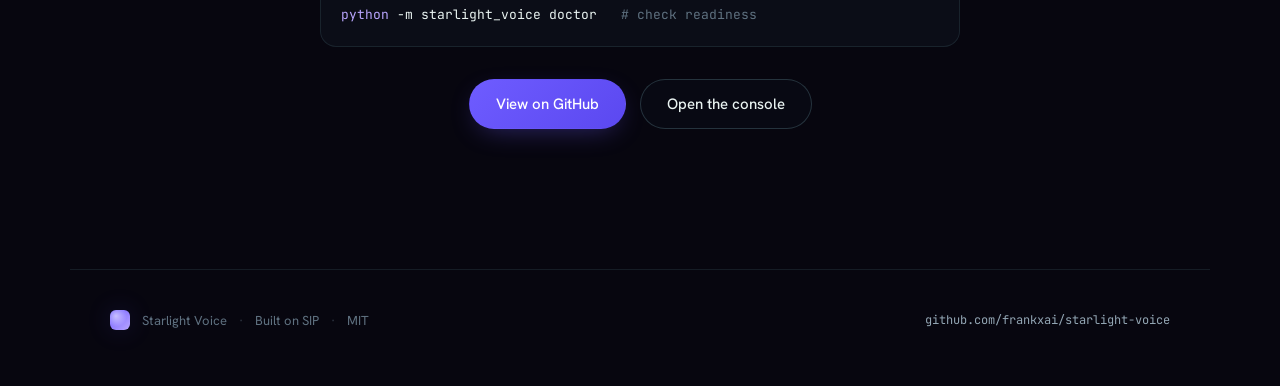
==== commit 3c398ea5: "chore: preserve C940 reviewed WIP starlight-voice Preservation only; no main merge or release approv" ====
--- a/site/index.html
+++ b/site/index.html
@@ -20,7 +20,7 @@
     <link rel="preconnect" href="https://fonts.googleapis.com" />
     <link rel="preconnect" href="https://fonts.gstatic.com" crossorigin />
     <link
-      href="https://fonts.googleapis.com/css2?family=Fraunces:opsz,wght@9..144,400;9..144,500;9..144,600;9..144,700&family=Inter:wght@400;500;600&family=JetBrains+Mono:wght@400;500&display=swap"
+      href="https://fonts.googleapis.com/css2?family=Fraunces:opsz,wght@9..144,400;9..144,500;9..144,600;9..144,700&family=Hanken+Grotesk:wght@400;500;600;700&family=JetBrains+Mono:wght@400;500&display=swap"
       rel="stylesheet"
     />
     <link rel="stylesheet" href="tokens.css" />
@@ -283,6 +283,7 @@
       <a href="https://github.com/frankxai/starlight-voice">github.com/frankxai/starlight-voice</a>
     </footer>
 
+    <script src="neural.js" defer></script>
     <script src="motion.js" defer></script>
   </body>
 </html>
--- a/site/tokens.css
+++ b/site/tokens.css
@@ -1,51 +1,65 @@
 /* ============================================================================
-   Starlight Voice — "Vellum & Voltage" design tokens (SINGLE SOURCE OF TRUTH)
+   Starlight Voice — "Bioluminescent Neural" design tokens (SINGLE SOURCE OF TRUTH)
    Imported by BOTH the public landing site (site/) and the live operator
    console (dashboard/cockpit.css). Edit here, both surfaces stay in character.
 
-   Voltage  #6e5cff  — action, the live current
-   Doctrine #e0b656  — attention, the rule that holds
-   Fraunces (display) · Inter (text) · JetBrains Mono (signal)
+   The metaphor is a brain firing in the dark: living-tissue darks, bioluminescent
+   teal synapses at rest, the Voltage spark kept as the current, synaptic gold when
+   a node fires. Type pairs Fraunces (display) with Hanken Grotesk (warm body).
+
+   Synapse  #4fe3d0  — the resting network, nodes + axons
+   Voltage  #6e5cff  — the spark / action / live current
+   Fire     #e0b656  — a synapse firing, attention, the rule that holds
    ========================================================================== */
 :root {
-  /* — brand current — */
+  /* — the living network — */
+  --synapse: #4fe3d0;
+  --synapse-2: #7ef0e2;
+  --synapse-soft: rgba(79, 227, 208, 0.16);
+  --synapse-glow: rgba(79, 227, 208, 0.5);
+
+  /* — the spark (kept from Vellum & Voltage) — */
   --voltage: #6e5cff;
   --voltage-2: #b9a6ff;
   --voltage-soft: rgba(110, 92, 255, 0.16);
-  --voltage-glow: rgba(110, 92, 255, 0.42);
-  --doctrine: #e0b656;
+  --voltage-glow: rgba(110, 92, 255, 0.45);
+
+  /* — firing / attention — */
+  --fire: #e0b656;
+  --doctrine: #e0b656; /* alias kept so existing rules don't break */
+  --fire-soft: rgba(224, 182, 86, 0.14);
   --doctrine-soft: rgba(224, 182, 86, 0.14);
 
-  /* — ink + ground — */
-  --ink: #ecebff;
-  --ink-dim: #9a98c4;
-  --ink-faint: #6f6d96;
-  --bg: #0b0a14;
-  --bg-2: #12111f;
-  --bg-3: #1a1830;
+  /* — ink + living ground — */
+  --ink: #eaf4f2;
+  --ink-dim: #93a6b4;
+  --ink-faint: #5f7180;
+  --bg: #07060f;
+  --bg-2: #0d0b1a;
+  --bg-3: #161327;
 
   /* — state — */
-  --ok: #5ad19b;
+  --ok: #4fe3d0;
   --warn: #e0b656;
   --stop: #ff6b81;
 
-  /* — glass — */
-  --glass: rgba(255, 255, 255, 0.045);
-  --glass-2: rgba(255, 255, 255, 0.025);
-  --glass-line: rgba(255, 255, 255, 0.09);
-  --glass-line-bright: rgba(255, 255, 255, 0.16);
+  /* — glass (cooler, tissue-lit) — */
+  --glass: rgba(120, 200, 220, 0.04);
+  --glass-2: rgba(120, 200, 220, 0.02);
+  --glass-line: rgba(150, 220, 230, 0.1);
+  --glass-line-bright: rgba(150, 220, 230, 0.2);
 
   /* — type — */
   --display: "Fraunces", Georgia, serif;
-  --text: "Inter", system-ui, -apple-system, sans-serif;
+  --text: "Hanken Grotesk", system-ui, -apple-system, sans-serif;
   --mono: "JetBrains Mono", ui-monospace, "SF Mono", monospace;
 
   /* — radius / depth — */
   --radius: 16px;
   --radius-lg: 24px;
   --radius-sm: 10px;
-  --shadow: 0 24px 60px -24px rgba(0, 0, 0, 0.7);
-  --shadow-glow: 0 0 40px -8px var(--voltage-glow);
+  --shadow: 0 24px 60px -24px rgba(0, 0, 0, 0.8);
+  --shadow-glow: 0 0 40px -8px var(--synapse-glow);
 
   /* — motion — */
   --ease-out: cubic-bezier(0.16, 1, 0.3, 1);
@@ -67,7 +81,7 @@
 
 /* Shared focus ring — visible, on-brand, never removed for keyboard users. */
 :where(a, button, [tabindex]):focus-visible {
-  outline: 2px solid var(--voltage);
+  outline: 2px solid var(--synapse);
   outline-offset: 3px;
   border-radius: 4px;
 }
--- a/site/styles.css
+++ b/site/styles.css
@@ -17,15 +17,16 @@
   overflow-x: hidden;
 }
 
-/* layered atmosphere behind everything */
+/* layered atmosphere behind everything — bioluminescence in the dark */
 body::before {
   content: "";
   position: fixed;
   inset: 0;
   z-index: -2;
   background:
-    radial-gradient(1200px 800px at 78% -8%, var(--voltage-soft), transparent 60%),
-    radial-gradient(900px 600px at -10% 108%, var(--doctrine-soft), transparent 55%),
+    radial-gradient(1100px 760px at 75% -6%, var(--synapse-soft), transparent 58%),
+    radial-gradient(900px 600px at 88% 12%, var(--voltage-soft), transparent 55%),
+    radial-gradient(800px 560px at -8% 106%, var(--fire-soft), transparent 52%),
     var(--bg);
 }
 /* fine grain so the dark never looks flat (the "vellum") */
@@ -82,8 +83,8 @@
   display: block;
   height: 100%;
   width: 0;
-  background: linear-gradient(90deg, var(--voltage), var(--voltage-2));
-  box-shadow: 0 0 16px var(--voltage-glow);
+  background: linear-gradient(90deg, var(--synapse), var(--voltage-2));
+  box-shadow: 0 0 16px var(--synapse-glow);
   transition: width 0.08s linear;
 }
 
@@ -161,7 +162,7 @@
   bottom: -5px;
   width: 0;
   height: 1.5px;
-  background: var(--voltage);
+  background: var(--synapse);
   transition: width var(--dur) var(--ease-out);
 }
 .nav-links a:hover {
@@ -236,6 +237,16 @@
   max-width: 920px;
   text-align: center;
 }
+/* readability scrim — darkens the network directly behind the copy, lets the
+   brain glow through at the edges */
+.hero-inner::before {
+  content: "";
+  position: absolute;
+  inset: -6% -4%;
+  z-index: -1;
+  background: radial-gradient(54% 52% at 50% 52%, rgba(7, 6, 15, 0.72), rgba(7, 6, 15, 0.34) 60%, transparent 80%);
+  pointer-events: none;
+}
 .eyebrow {
   font-size: 12px;
   letter-spacing: 0.24em;
@@ -257,7 +268,7 @@
   color: var(--voltage-2);
 }
 .grad {
-  background: linear-gradient(120deg, var(--voltage), var(--doctrine) 90%);
+  background: linear-gradient(120deg, var(--synapse), var(--voltage-2) 60%, var(--fire) 100%);
   -webkit-background-clip: text;
   background-clip: text;
   color: transparent;
@@ -427,8 +438,8 @@
   width: 64px;
   height: 4px;
   border-radius: 4px;
-  background: linear-gradient(90deg, transparent, var(--voltage), transparent);
-  box-shadow: 0 0 18px var(--voltage-glow);
+  background: linear-gradient(90deg, transparent, var(--synapse), transparent);
+  box-shadow: 0 0 18px var(--synapse-glow);
   animation: flow 3.4s var(--ease-in-out) infinite;
   z-index: 1;
 }
@@ -467,11 +478,11 @@
   transition: background var(--dur), box-shadow var(--dur);
 }
 .pipeline.lit .stage .dot {
-  border-color: var(--voltage);
+  border-color: var(--synapse);
 }
 .pipeline.lit .stage .dot::before {
-  background: var(--voltage);
-  box-shadow: 0 0 12px var(--voltage-glow);
+  background: var(--synapse);
+  box-shadow: 0 0 12px var(--synapse-glow);
 }
 .stage b {
   font-size: 14px;
@@ -686,7 +697,7 @@
   display: block;
   height: 100%;
   width: 40%;
-  background: linear-gradient(90deg, var(--voltage), var(--voltage-2));
+  background: linear-gradient(90deg, var(--synapse), var(--voltage-2));
   animation: scan 2.6s var(--ease-in-out) infinite;
 }
 @keyframes scan {
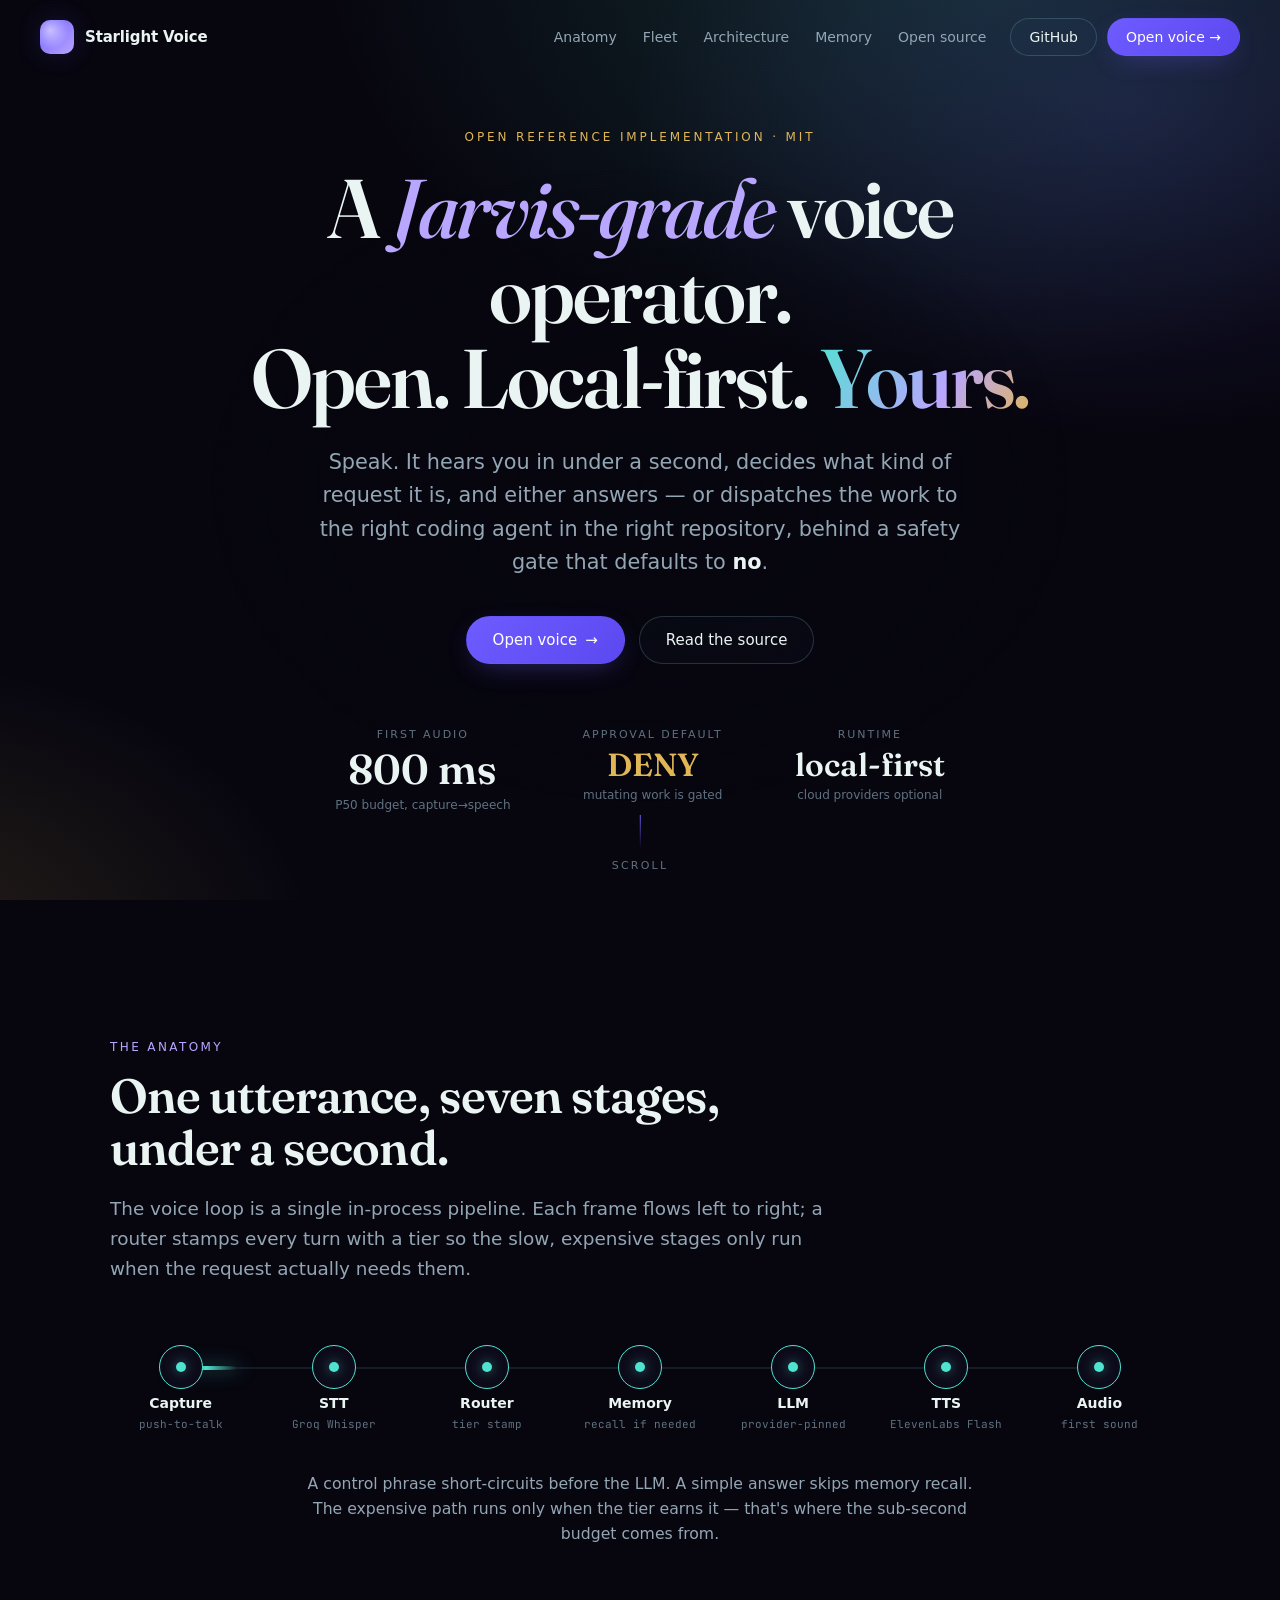
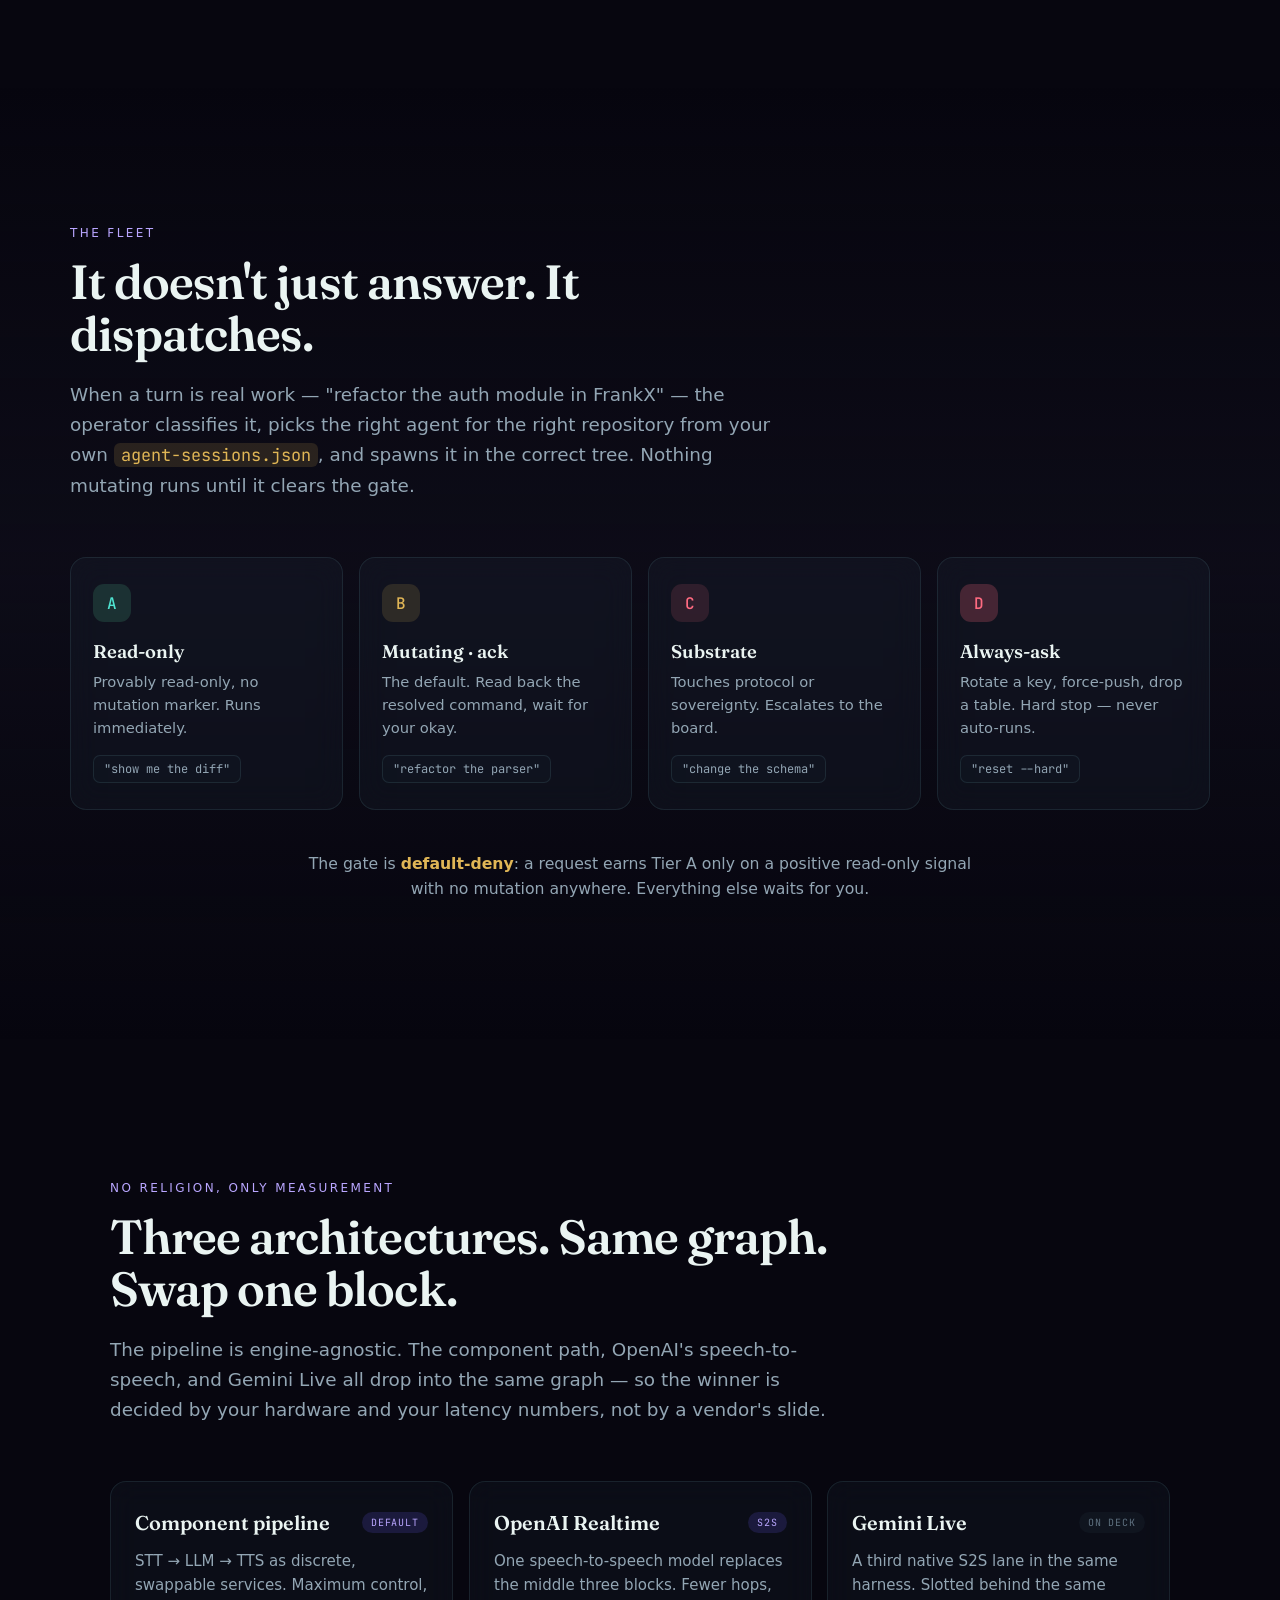
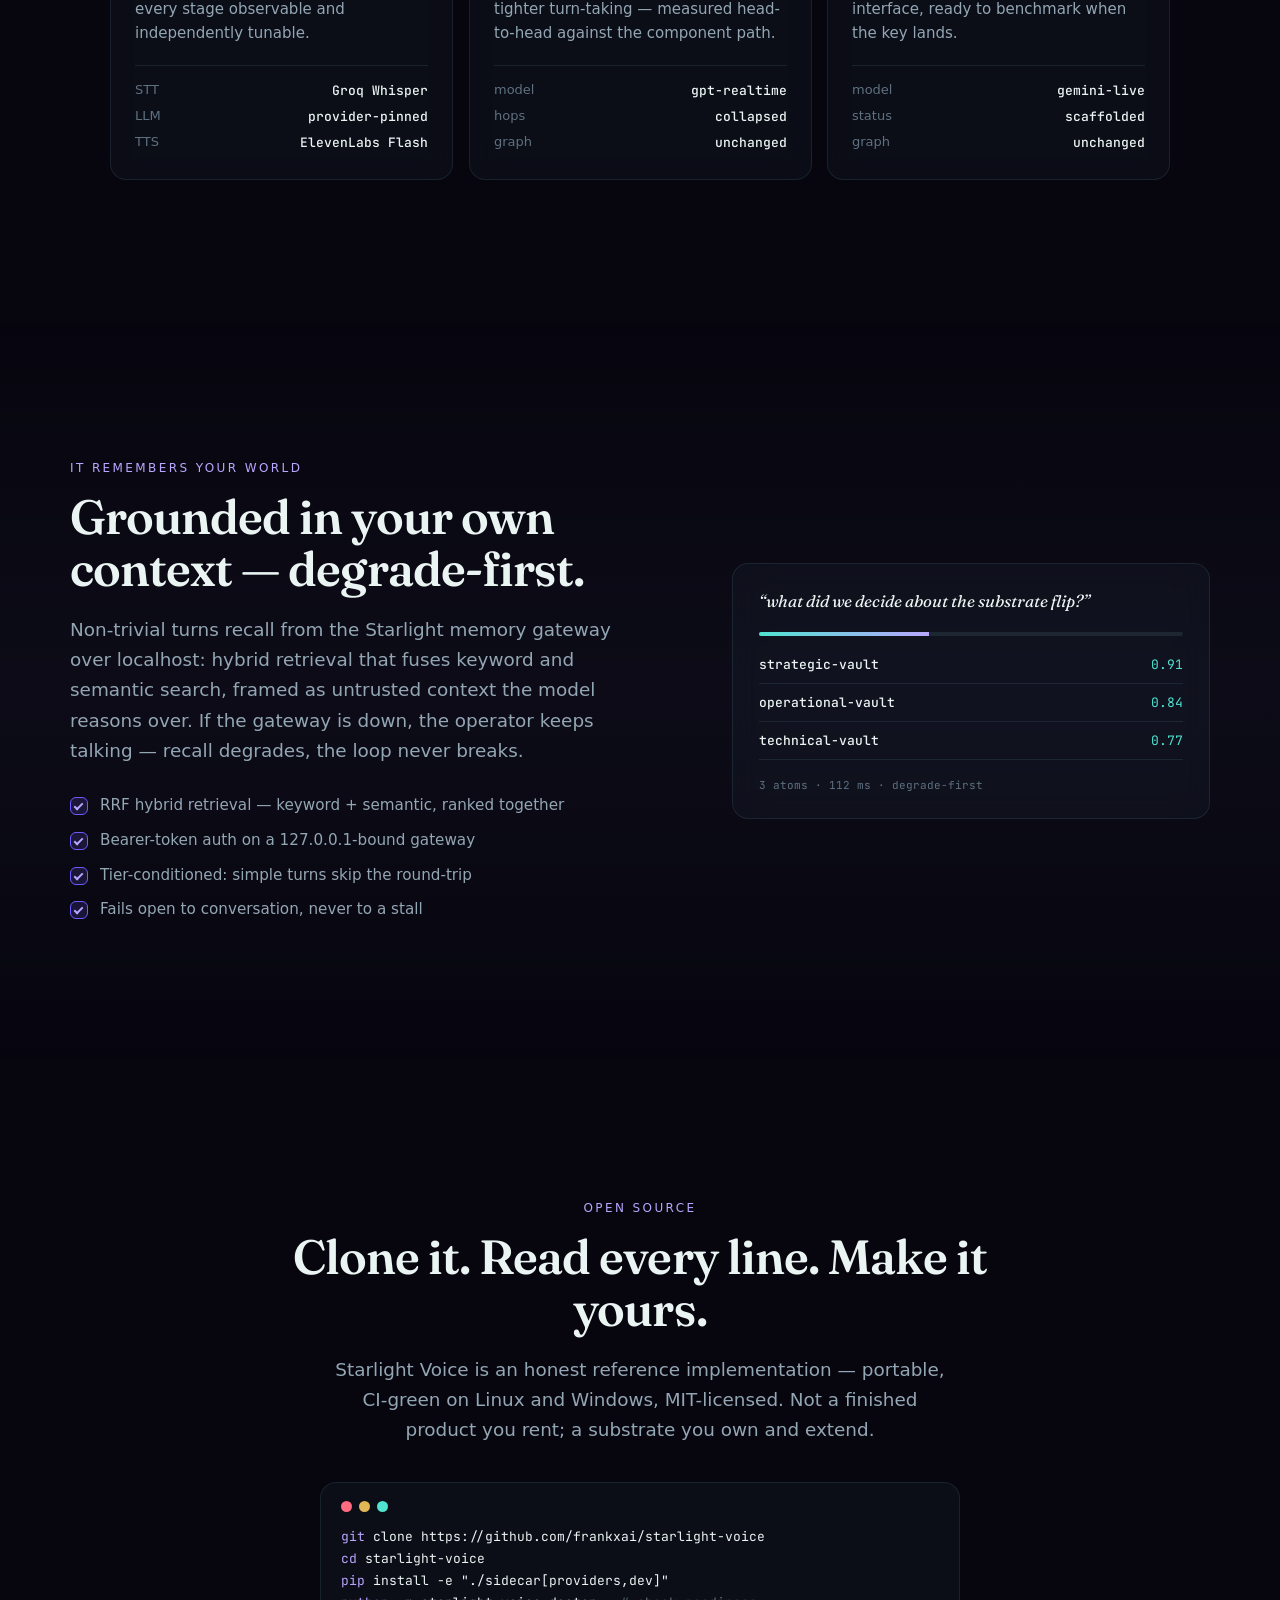
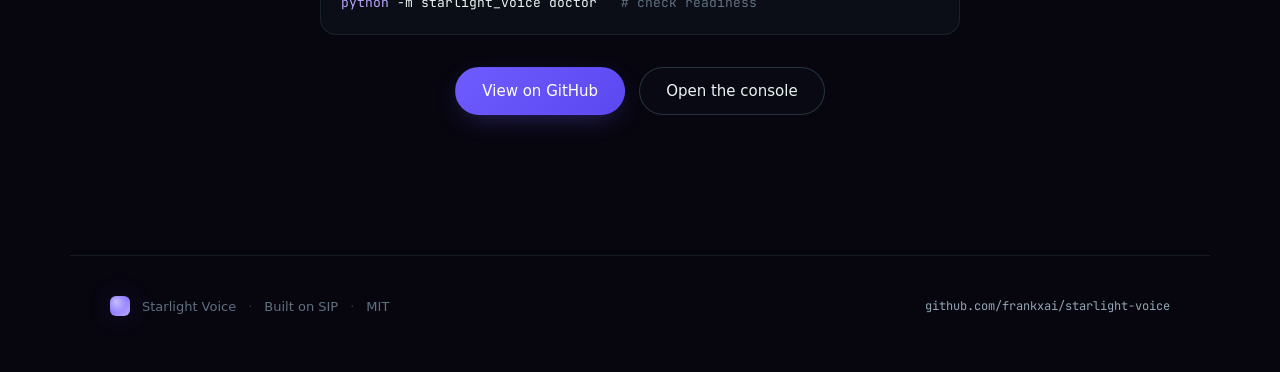
==== commit ae12f99f: "wip: pre-reboot checkpoint (ASPH)" ====
--- a/site/index.html
+++ b/site/index.html
@@ -20,7 +20,7 @@
     <link rel="preconnect" href="https://fonts.googleapis.com" />
     <link rel="preconnect" href="https://fonts.gstatic.com" crossorigin />
     <link
-      href="https://fonts.googleapis.com/css2?family=Fraunces:opsz,wght@9..144,400;9..144,500;9..144,600;9..144,700&family=Hanken+Grotesk:wght@400;500;600;700&family=JetBrains+Mono:wght@400;500&display=swap"
+      href="https://fonts.googleapis.com/css2?family=Fraunces:opsz,wght@9..144,400;9..144,500;9..144,600;9..144,700&family=Inter:wght@400;500;600&family=JetBrains+Mono:wght@400;500&display=swap"
       rel="stylesheet"
     />
     <link rel="stylesheet" href="tokens.css" />
@@ -47,7 +47,7 @@
       </nav>
       <div class="nav-cta">
         <a class="btn btn-ghost" href="https://github.com/frankxai/starlight-voice">GitHub</a>
-        <a class="btn btn-solid" href="/dashboard/cockpit.html">Launch console →</a>
+        <a class="btn btn-solid" href="/voice/">Open voice →</a>
       </div>
     </header>
 
@@ -67,8 +67,8 @@
             right repository, behind a safety gate that defaults to <strong>no</strong>.
           </p>
           <div class="hero-actions reveal">
-            <a class="btn btn-solid btn-lg" href="/dashboard/cockpit.html">
-              Launch the console <span aria-hidden="true">→</span>
+            <a class="btn btn-solid btn-lg" href="/voice/">
+              Open voice <span aria-hidden="true">→</span>
             </a>
             <a class="btn btn-ghost btn-lg" href="https://github.com/frankxai/starlight-voice">
               Read the source
@@ -283,7 +283,6 @@
       <a href="https://github.com/frankxai/starlight-voice">github.com/frankxai/starlight-voice</a>
     </footer>
 
-    <script src="neural.js" defer></script>
     <script src="motion.js" defer></script>
   </body>
 </html>
